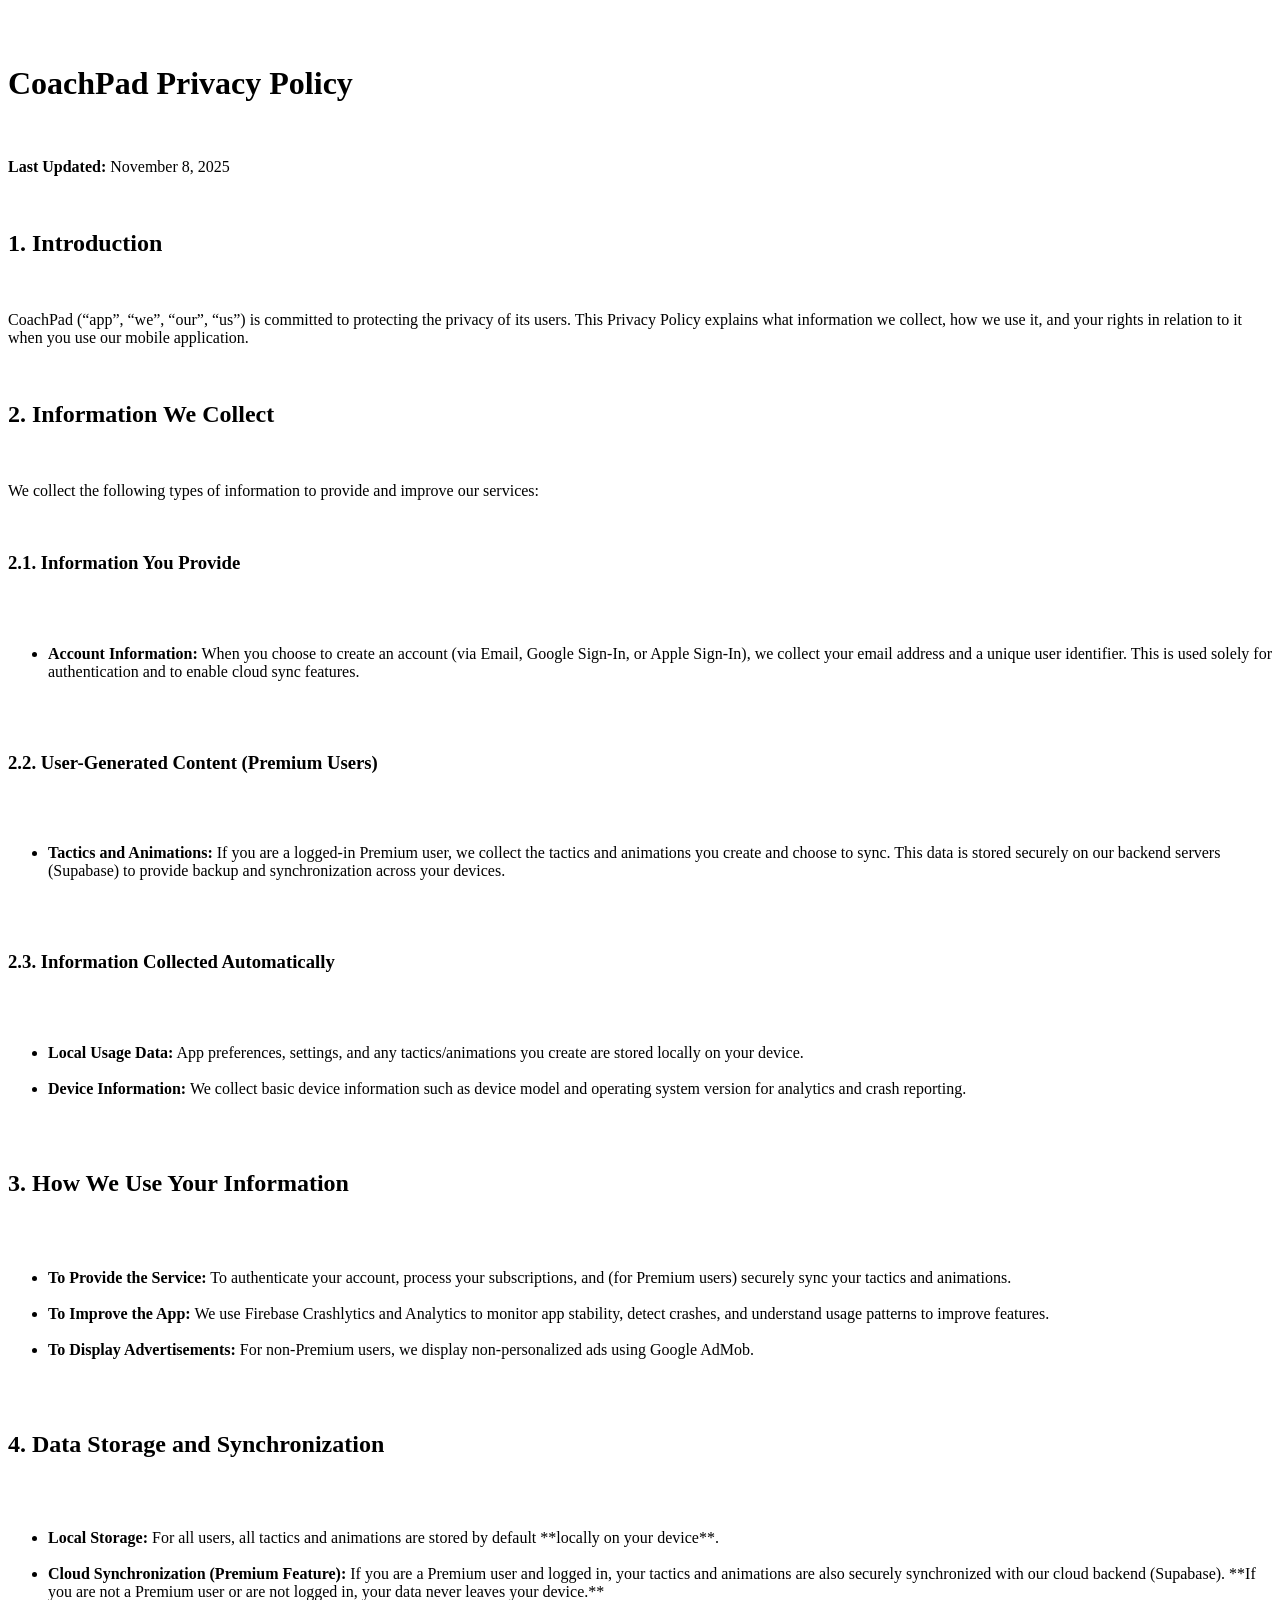
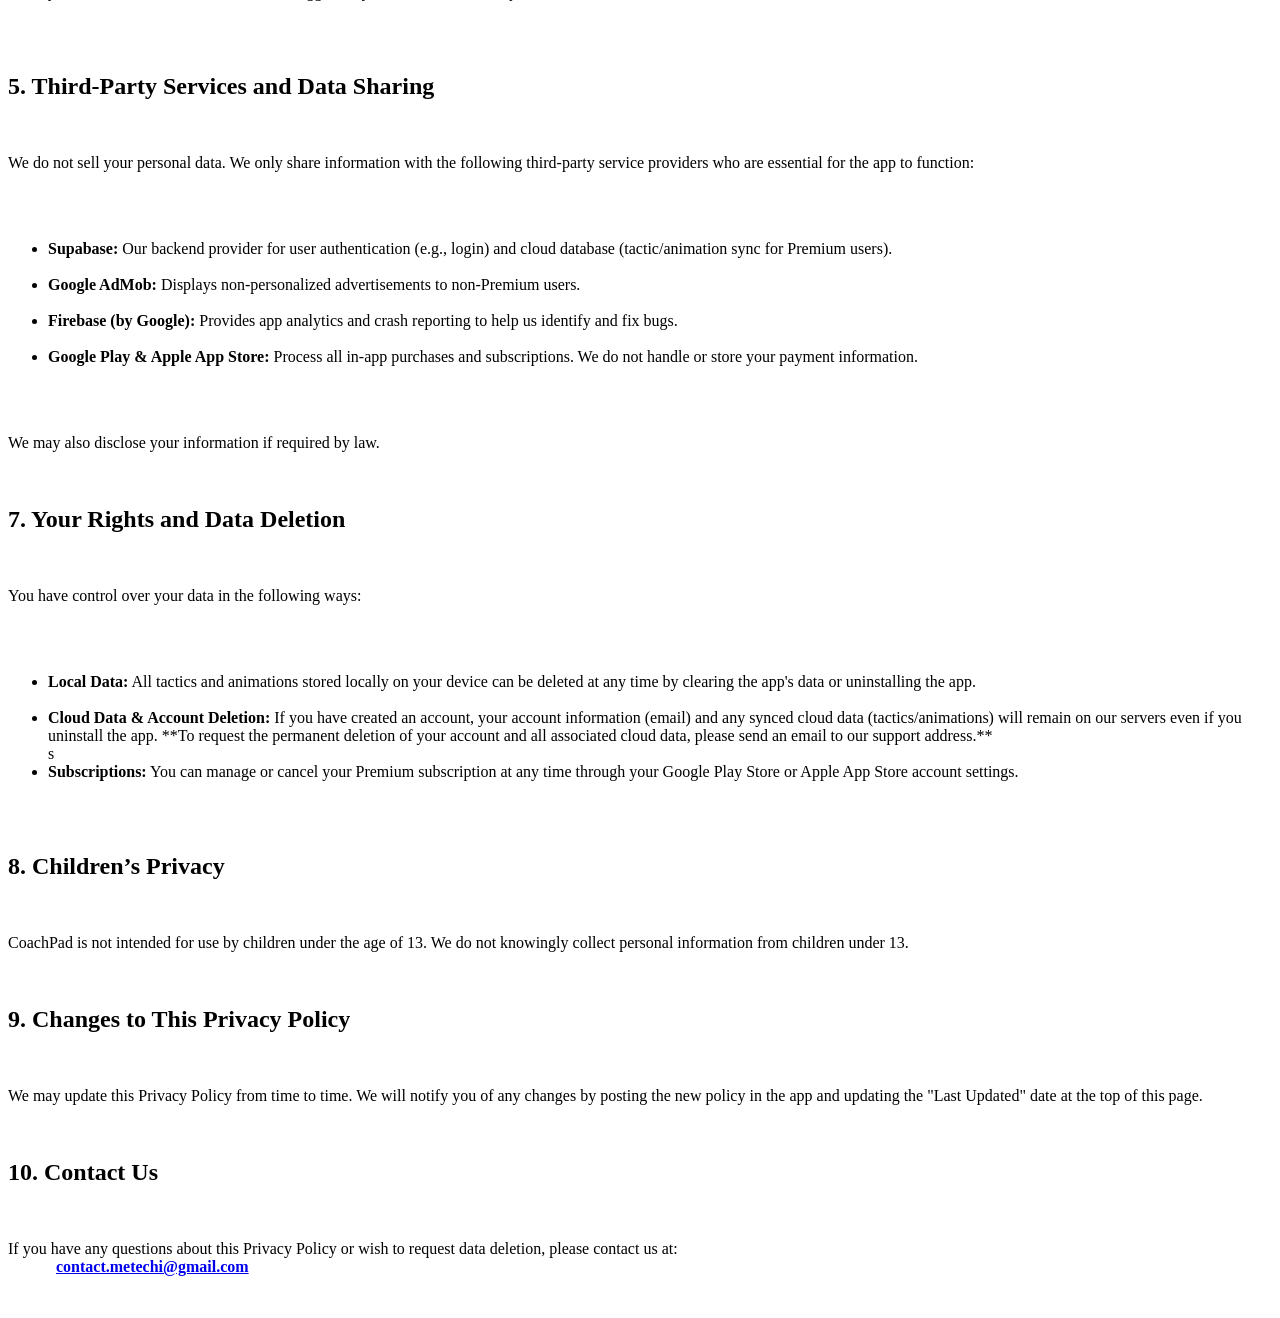
==== coachpad-privacy.html @ 08e6b2b9 "Update coachpad-privacy.html" ====
<!DOCTYPE html>
<html lang="en">
<head>
    <meta charset="UTF-8">
    <meta name="viewport" content="width=device-width, initial-scale=1.0">
    <title>CoachPad Privacy Policy</title>
    <style>
        body {
            font-family: -apple-system, BlinkMacSystemFont, "Segoe UI", Roboto, Arial, sans-serif;
            line-height: 1.7;
            background-color: #f8f9fa;
            color: #495057;
            margin: 0;
            padding: 0;
        }
        .container {
            max-width: 800px;
            margin: 20px auto;
            padding: 30px;
            background-color: #ffffff;
            border-radius: 12px;
            box-shadow: 0 4px 12px rgba(0,0,0,0.05);
        }
        h1 {
            color: #212529;
            font-size: 2.2em;
            border-bottom: 2px solid #dee2e6;
            padding-bottom: 10px;
        }
        h2 {
            color: #343a40;
            font-size: 1.6em;
            margin-top: 30px;
            border-bottom: 1px solid #e9ecef;
            padding-bottom: 5px;
        }
        h3 {
            color: #495057;
            font-size: 1.2em;
            margin-top: 20px;
        }
        p, li {
            font-size: 1em;
            color: #555;
        }
        ul, ol {
            padding-left: 30px;
        }
        a {
            color: #007bff;
            text-decoration: none;
        }
        a:hover {
            text-decoration: underline;
        }
        .contact {
            background-color: #e9f5ff;
            border: 1px solid #b6dfff;
            padding: 15px;
            border-radius: 8px;
            text-align: center;
        }
      m .last-updated {
            font-size: 0.9em;
            color: #6c757d;
            font-weight: bold;
        }
    </style>
</head>
<body>

    <div class="container">
        <h1>CoachPad Privacy Policy</h1>
        <p class="last-updated"><strong>Last Updated:</strong> November 8, 2025</p>

        <h2>1. Introduction</h2>
        <p>CoachPad (“app”, “we”, “our”, “us”) is committed to protecting the privacy of its users. This Privacy Policy explains what information we collect, how we use it, and your rights in relation to it when you use our mobile application.</p>

        <h2>2. Information We Collect</h2>
        <p>We collect the following types of information to provide and improve our services:</p>

        <h3>2.1. Information You Provide</h3>
        <ul>
            <li><strong>Account Information:</strong> When you choose to create an account (via Email, Google Sign-In, or Apple Sign-In), we collect your email address and a unique user identifier. This is used solely for authentication and to enable cloud sync features.</li>
        </ul>

        <h3>2.2. User-Generated Content (Premium Users)</h3>
        <ul>
            <li><strong>Tactics and Animations:</strong> If you are a logged-in Premium user, we collect the tactics and animations you create and choose to sync. This data is stored securely on our backend servers (Supabase) to provide backup and synchronization across your devices.</li>
        </ul>

        <h3>2.3. Information Collected Automatically</h3>
        <ul>
            <li><strong>Local Usage Data:</strong> App preferences, settings, and any tactics/animations you create are stored locally on your device.</li>
            <li><strong>Device Information:</strong> We collect basic device information such as device model and operating system version for analytics and crash reporting.</li>
        </ul>

        <h2>3. How We Use Your Information</h2>
        <ul>
            <li><strong>To Provide the Service:</strong> To authenticate your account, process your subscriptions, and (for Premium users) securely sync your tactics and animations.</li>
            <li><strong>To Improve the App:</strong> We use Firebase Crashlytics and Analytics to monitor app stability, detect crashes, and understand usage patterns to improve features.</li>
            <li><strong>To Display Advertisements:</strong> For non-Premium users, we display non-personalized ads using Google AdMob.</li>
        </ul>

        <h2>4. Data Storage and Synchronization</h2>
        <ul>
            <li><strong>Local Storage:</strong> For all users, all tactics and animations are stored by default **locally on your device**.</li>
            <li><strong>Cloud Synchronization (Premium Feature):</strong> If you are a Premium user and logged in, your tactics and animations are also securely synchronized with our cloud backend (Supabase). **If you are not a Premium user or are not logged in, your data never leaves your device.**</li>
        </ul>

        <h2>5. Third-Party Services and Data Sharing</h2>
        <p>We do not sell your personal data. We only share information with the following third-party service providers who are essential for the app to function:</p>
        <ul>
            <li><strong>Supabase:</strong> Our backend provider for user authentication (e.g., login) and cloud database (tactic/animation sync for Premium users).</li>
            <li><strong>Google AdMob:</strong> Displays non-personalized advertisements to non-Premium users.</li>
            <li><strong>Firebase (by Google):</strong> Provides app analytics and crash reporting to help us identify and fix bugs.</li>
            <li><strong>Google Play & Apple App Store:</strong> Process all in-app purchases and subscriptions. We do not handle or store your payment information.</li>
        </ul>
        <p>We may also disclose your information if required by law.</p>

                <h2>7. Your Rights and Data Deletion</h2>
        <p>You have control over your data in the following ways:</p>
        <ul>
            <li><strong>Local Data:</strong> All tactics and animations stored locally on your device can be deleted at any time by clearing the app's data or uninstalling the app.</li>
            <li><strong>Cloud Data & Account Deletion:</strong> If you have created an account, your account information (email) and any synced cloud data (tactics/animations) will remain on our servers even if you uninstall the app. **To request the permanent deletion of your account and all associated cloud data, please send an email to our support address.**</li>
s                       <li><strong>Subscriptions:</strong> You can manage or cancel your Premium subscription at any time through your Google Play Store or Apple App Store account settings.</li>
        </ul>

        <h2>8. Children’s Privacy</h2>
        <p>CoachPad is not intended for use by children under the age of 13. We do not knowingly collect personal information from children under 13.</p>
        
        <h2>9. Changes to This Privacy Policy</h2>
        <p>We may update this Privacy Policy from time to time. We will notify you of any changes by posting the new policy in the app and updating the "Last Updated" date at the top of this page.</p>

        <h2>10. Contact Us</h2>
        <p class="contact">If you have any questions about this Privacy Policy or wish to request data deletion, please contact us at: <br>
            <strong><a href="mailto:contact.metechi@gmail.com">contact.metechi@gmail.com</a></strong>
        </p>
    </div>

</body>
</html>
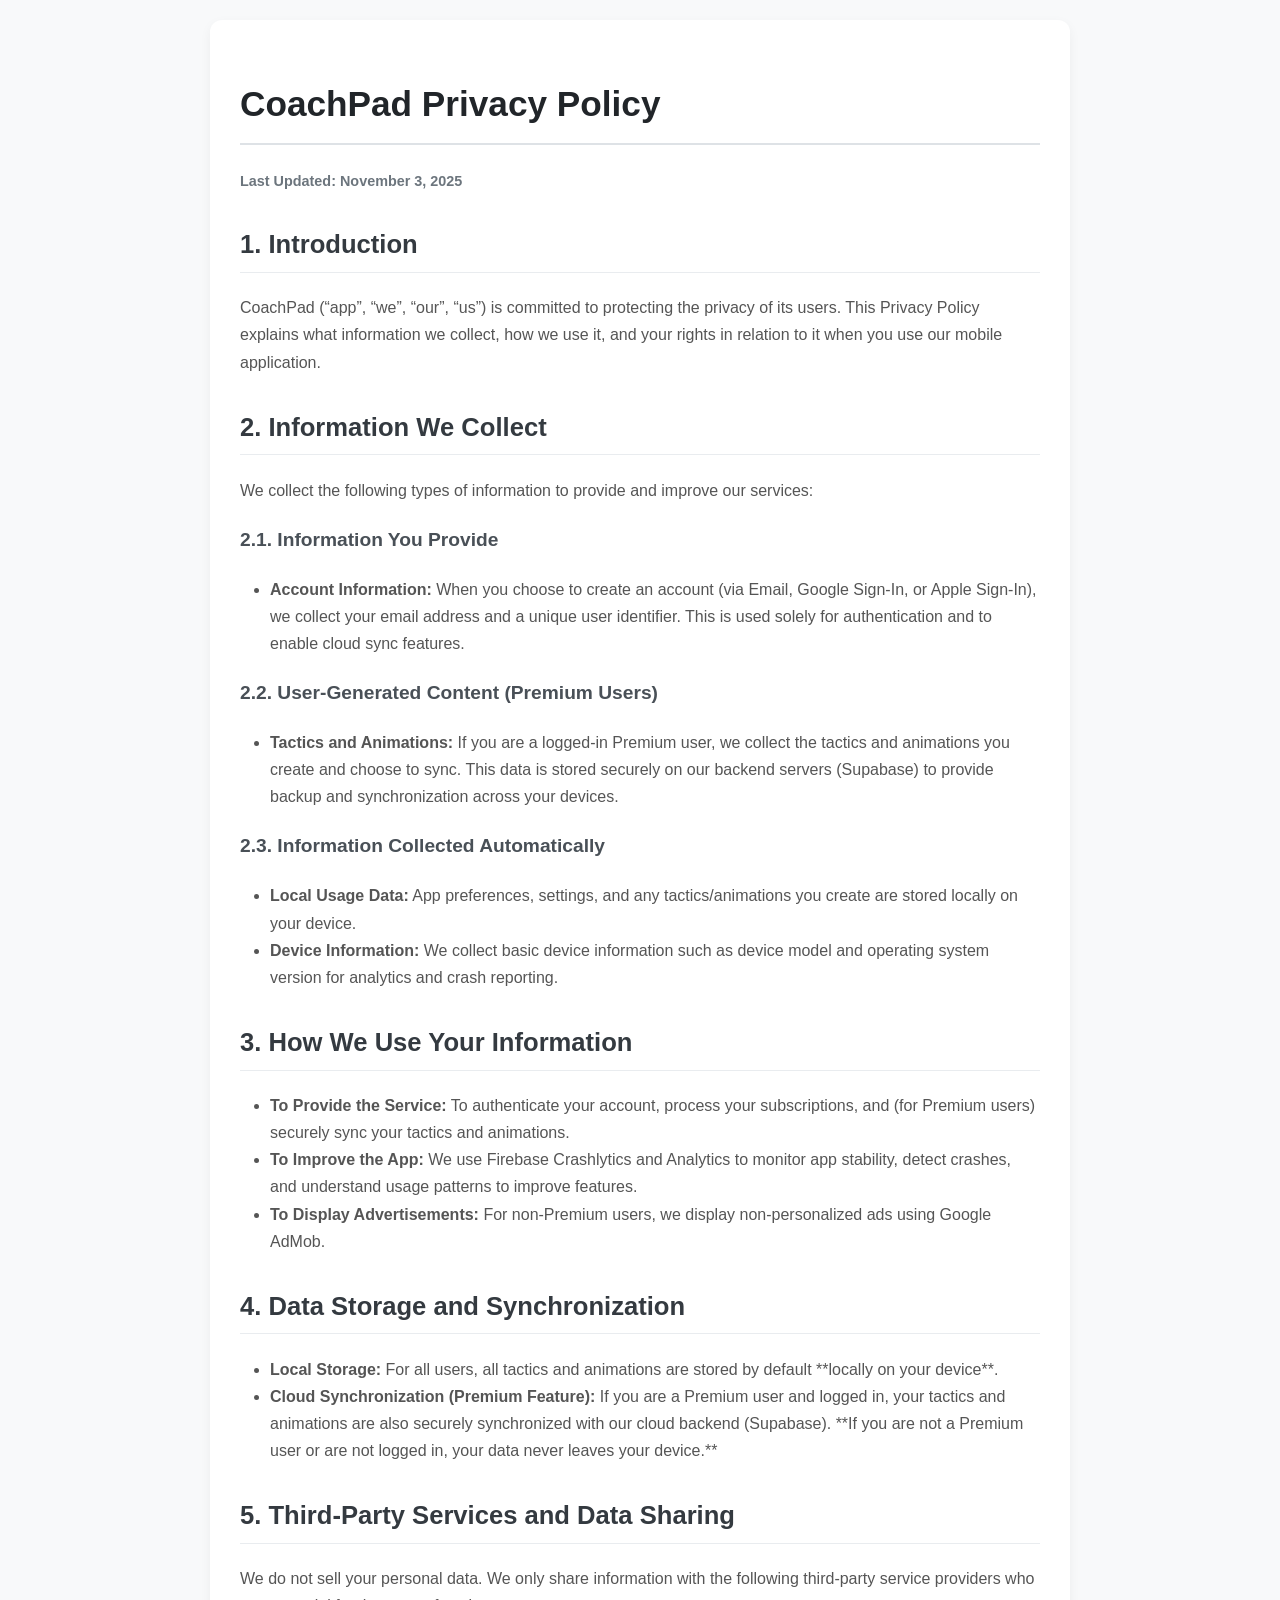
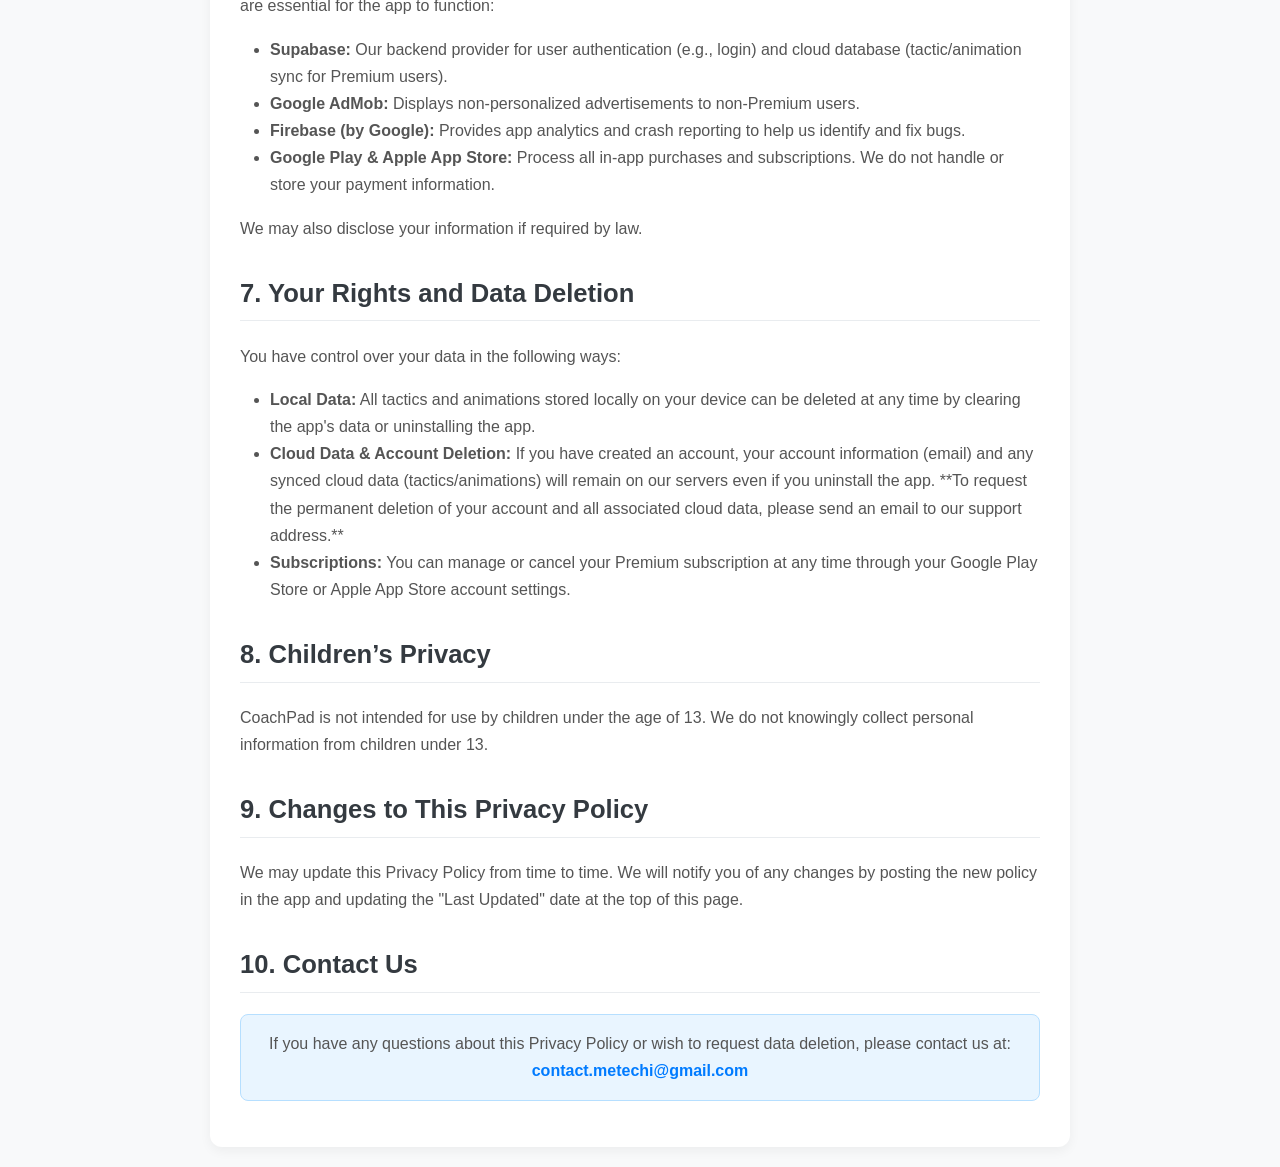
==== commit c795c535: "Update coachpad-privacy.html" ====
--- a/coachpad-privacy.html
+++ b/coachpad-privacy.html
@@ -1,142 +1,282 @@
 <!DOCTYPE html>
+
 <html lang="en">
+
 <head>
-    <meta charset="UTF-8">
-    <meta name="viewport" content="width=device-width, initial-scale=1.0">
-    <title>CoachPad Privacy Policy</title>
-    <style>
-        body {
-            font-family: -apple-system, BlinkMacSystemFont, "Segoe UI", Roboto, Arial, sans-serif;
-            line-height: 1.7;
-            background-color: #f8f9fa;
-            color: #495057;
-            margin: 0;
-            padding: 0;
-        }
-        .container {
-            max-width: 800px;
-            margin: 20px auto;
-            padding: 30px;
-            background-color: #ffffff;
-            border-radius: 12px;
-            box-shadow: 0 4px 12px rgba(0,0,0,0.05);
-        }
-        h1 {
-            color: #212529;
-            font-size: 2.2em;
-            border-bottom: 2px solid #dee2e6;
-            padding-bottom: 10px;
-        }
-        h2 {
-            color: #343a40;
-            font-size: 1.6em;
-            margin-top: 30px;
-            border-bottom: 1px solid #e9ecef;
-            padding-bottom: 5px;
-        }
-        h3 {
-            color: #495057;
-            font-size: 1.2em;
-            margin-top: 20px;
-        }
-        p, li {
-            font-size: 1em;
-            color: #555;
-        }
-        ul, ol {
-            padding-left: 30px;
-        }
-        a {
-            color: #007bff;
-            text-decoration: none;
-        }
-        a:hover {
-            text-decoration: underline;
-        }
-        .contact {
-            background-color: #e9f5ff;
-            border: 1px solid #b6dfff;
-            padding: 15px;
-            border-radius: 8px;
-            text-align: center;
-        }
-      m .last-updated {
-            font-size: 0.9em;
-            color: #6c757d;
-            font-weight: bold;
-        }
-    </style>
+
+    <meta charset="UTF-8">
+
+    <meta name="viewport" content="width=device-width, initial-scale=1.0">
+
+    <title>CoachPad Privacy Policy</title>
+
+    <style>
+
+        body {
+
+            font-family: -apple-system, BlinkMacSystemFont, "Segoe UI", Roboto, Arial, sans-serif;
+
+            line-height: 1.7;
+
+            background-color: #f8f9fa;
+
+            color: #495057;
+
+            margin: 0;
+
+            padding: 0;
+
+        }
+
+        .container {
+
+            max-width: 800px;
+
+            margin: 20px auto;
+
+            padding: 30px;
+
+            background-color: #ffffff;
+
+            border-radius: 12px;
+
+            box-shadow: 0 4px 12px rgba(0,0,0,0.05);
+
+        }
+
+        h1 {
+
+            color: #212529;
+
+            font-size: 2.2em;
+
+            border-bottom: 2px solid #dee2e6;
+
+            padding-bottom: 10px;
+
+        }
+
+        h2 {
+
+            color: #343a40;
+
+            font-size: 1.6em;
+
+            margin-top: 30px;
+
+            border-bottom: 1px solid #e9ecef;
+
+            padding-bottom: 5px;
+
+        }
+
+        h3 {
+
+            color: #495057;
+
+            font-size: 1.2em;
+
+            margin-top: 20px;
+
+        }
+
+        p, li {
+
+            font-size: 1em;
+
+            color: #555;
+
+        }
+
+        ul, ol {
+
+            padding-left: 30px;
+
+        }
+
+        a {
+
+            color: #007bff;
+
+            text-decoration: none;
+
+        }
+
+        a:hover {
+
+            text-decoration: underline;
+
+        }
+
+        .contact {
+
+            background-color: #e9f5ff;
+
+            border: 1px solid #b6dfff;
+
+            padding: 15px;
+
+            border-radius: 8px;
+
+            text-align: center;
+
+        }
+
+        .last-updated {
+
+            font-size: 0.9em;
+
+            color: #6c757d;
+
+            font-weight: bold;
+
+        }
+
+    </style>
+
 </head>
+
 <body>
 
-    <div class="container">
-        <h1>CoachPad Privacy Policy</h1>
-        <p class="last-updated"><strong>Last Updated:</strong> November 8, 2025</p>
-
-        <h2>1. Introduction</h2>
-        <p>CoachPad (“app”, “we”, “our”, “us”) is committed to protecting the privacy of its users. This Privacy Policy explains what information we collect, how we use it, and your rights in relation to it when you use our mobile application.</p>
-
-        <h2>2. Information We Collect</h2>
-        <p>We collect the following types of information to provide and improve our services:</p>
-
-        <h3>2.1. Information You Provide</h3>
-        <ul>
-            <li><strong>Account Information:</strong> When you choose to create an account (via Email, Google Sign-In, or Apple Sign-In), we collect your email address and a unique user identifier. This is used solely for authentication and to enable cloud sync features.</li>
-        </ul>
-
-        <h3>2.2. User-Generated Content (Premium Users)</h3>
-        <ul>
-            <li><strong>Tactics and Animations:</strong> If you are a logged-in Premium user, we collect the tactics and animations you create and choose to sync. This data is stored securely on our backend servers (Supabase) to provide backup and synchronization across your devices.</li>
-        </ul>
-
-        <h3>2.3. Information Collected Automatically</h3>
-        <ul>
-            <li><strong>Local Usage Data:</strong> App preferences, settings, and any tactics/animations you create are stored locally on your device.</li>
-            <li><strong>Device Information:</strong> We collect basic device information such as device model and operating system version for analytics and crash reporting.</li>
-        </ul>
-
-        <h2>3. How We Use Your Information</h2>
-        <ul>
-            <li><strong>To Provide the Service:</strong> To authenticate your account, process your subscriptions, and (for Premium users) securely sync your tactics and animations.</li>
-            <li><strong>To Improve the App:</strong> We use Firebase Crashlytics and Analytics to monitor app stability, detect crashes, and understand usage patterns to improve features.</li>
-            <li><strong>To Display Advertisements:</strong> For non-Premium users, we display non-personalized ads using Google AdMob.</li>
-        </ul>
-
-        <h2>4. Data Storage and Synchronization</h2>
-        <ul>
-            <li><strong>Local Storage:</strong> For all users, all tactics and animations are stored by default **locally on your device**.</li>
-            <li><strong>Cloud Synchronization (Premium Feature):</strong> If you are a Premium user and logged in, your tactics and animations are also securely synchronized with our cloud backend (Supabase). **If you are not a Premium user or are not logged in, your data never leaves your device.**</li>
-        </ul>
-
-        <h2>5. Third-Party Services and Data Sharing</h2>
-        <p>We do not sell your personal data. We only share information with the following third-party service providers who are essential for the app to function:</p>
-        <ul>
-            <li><strong>Supabase:</strong> Our backend provider for user authentication (e.g., login) and cloud database (tactic/animation sync for Premium users).</li>
-            <li><strong>Google AdMob:</strong> Displays non-personalized advertisements to non-Premium users.</li>
-            <li><strong>Firebase (by Google):</strong> Provides app analytics and crash reporting to help us identify and fix bugs.</li>
-            <li><strong>Google Play & Apple App Store:</strong> Process all in-app purchases and subscriptions. We do not handle or store your payment information.</li>
-        </ul>
-        <p>We may also disclose your information if required by law.</p>
-
-                <h2>7. Your Rights and Data Deletion</h2>
-        <p>You have control over your data in the following ways:</p>
-        <ul>
-            <li><strong>Local Data:</strong> All tactics and animations stored locally on your device can be deleted at any time by clearing the app's data or uninstalling the app.</li>
-            <li><strong>Cloud Data & Account Deletion:</strong> If you have created an account, your account information (email) and any synced cloud data (tactics/animations) will remain on our servers even if you uninstall the app. **To request the permanent deletion of your account and all associated cloud data, please send an email to our support address.**</li>
-s                       <li><strong>Subscriptions:</strong> You can manage or cancel your Premium subscription at any time through your Google Play Store or Apple App Store account settings.</li>
-        </ul>
-
-        <h2>8. Children’s Privacy</h2>
-        <p>CoachPad is not intended for use by children under the age of 13. We do not knowingly collect personal information from children under 13.</p>
-        
-        <h2>9. Changes to This Privacy Policy</h2>
-        <p>We may update this Privacy Policy from time to time. We will notify you of any changes by posting the new policy in the app and updating the "Last Updated" date at the top of this page.</p>
-
-        <h2>10. Contact Us</h2>
-        <p class="contact">If you have any questions about this Privacy Policy or wish to request data deletion, please contact us at: <br>
-            <strong><a href="mailto:contact.metechi@gmail.com">contact.metechi@gmail.com</a></strong>
-        </p>
-    </div>
+
+
+    <div class="container">
+
+        <h1>CoachPad Privacy Policy</h1>
+
+        <p class="last-updated"><strong>Last Updated:</strong> November 3, 2025</p>
+
+
+
+        <h2>1. Introduction</h2>
+
+        <p>CoachPad (“app”, “we”, “our”, “us”) is committed to protecting the privacy of its users. This Privacy Policy explains what information we collect, how we use it, and your rights in relation to it when you use our mobile application.</p>
+
+
+
+        <h2>2. Information We Collect</h2>
+
+        <p>We collect the following types of information to provide and improve our services:</p>
+
+
+
+        <h3>2.1. Information You Provide</h3>
+
+        <ul>
+
+            <li><strong>Account Information:</strong> When you choose to create an account (via Email, Google Sign-In, or Apple Sign-In), we collect your email address and a unique user identifier. This is used solely for authentication and to enable cloud sync features.</li>
+
+        </ul>
+
+
+
+        <h3>2.2. User-Generated Content (Premium Users)</h3>
+
+        <ul>
+
+            <li><strong>Tactics and Animations:</strong> If you are a logged-in Premium user, we collect the tactics and animations you create and choose to sync. This data is stored securely on our backend servers (Supabase) to provide backup and synchronization across your devices.</li>
+
+        </ul>
+
+
+
+        <h3>2.3. Information Collected Automatically</h3>
+
+        <ul>
+
+            <li><strong>Local Usage Data:</strong> App preferences, settings, and any tactics/animations you create are stored locally on your device.</li>
+
+            <li><strong>Device Information:</strong> We collect basic device information such as device model and operating system version for analytics and crash reporting.</li>
+
+        </ul>
+
+
+
+        <h2>3. How We Use Your Information</h2>
+
+        <ul>
+
+            <li><strong>To Provide the Service:</strong> To authenticate your account, process your subscriptions, and (for Premium users) securely sync your tactics and animations.</li>
+
+            <li><strong>To Improve the App:</strong> We use Firebase Crashlytics and Analytics to monitor app stability, detect crashes, and understand usage patterns to improve features.</li>
+
+            <li><strong>To Display Advertisements:</strong> For non-Premium users, we display non-personalized ads using Google AdMob.</li>
+
+        </ul>
+
+
+
+        <h2>4. Data Storage and Synchronization</h2>
+
+        <ul>
+
+            <li><strong>Local Storage:</strong> For all users, all tactics and animations are stored by default **locally on your device**.</li>
+
+            <li><strong>Cloud Synchronization (Premium Feature):</strong> If you are a Premium user and logged in, your tactics and animations are also securely synchronized with our cloud backend (Supabase). **If you are not a Premium user or are not logged in, your data never leaves your device.**</li>
+
+        </ul>
+
+
+
+        <h2>5. Third-Party Services and Data Sharing</h2>
+
+        <p>We do not sell your personal data. We only share information with the following third-party service providers who are essential for the app to function:</p>
+
+        <ul>
+
+            <li><strong>Supabase:</strong> Our backend provider for user authentication (e.g., login) and cloud database (tactic/animation sync for Premium users).</li>
+
+            <li><strong>Google AdMob:</strong> Displays non-personalized advertisements to non-Premium users.</li>
+
+            <li><strong>Firebase (by Google):</strong> Provides app analytics and crash reporting to help us identify and fix bugs.</li>
+
+            <li><strong>Google Play & Apple App Store:</strong> Process all in-app purchases and subscriptions. We do not handle or store your payment information.</li>
+
+        </ul>
+
+        <p>We may also disclose your information if required by law.</p>
+
+
+        <h2>7. Your Rights and Data Deletion</h2>
+
+        <p>You have control over your data in the following ways:</p>
+
+        <ul>
+
+            <li><strong>Local Data:</strong> All tactics and animations stored locally on your device can be deleted at any time by clearing the app's data or uninstalling the app.</li>
+
+            <li><strong>Cloud Data & Account Deletion:</strong> If you have created an account, your account information (email) and any synced cloud data (tactics/animations) will remain on our servers even if you uninstall the app. **To request the permanent deletion of your account and all associated cloud data, please send an email to our support address.**</li>
+
+            <li><strong>Subscriptions:</strong> You can manage or cancel your Premium subscription at any time through your Google Play Store or Apple App Store account settings.</li>
+
+        </ul>
+
+
+
+        <h2>8. Children’s Privacy</h2>
+
+        <p>CoachPad is not intended for use by children under the age of 13. We do not knowingly collect personal information from children under 13.</p>
+
+        
+
+        <h2>9. Changes to This Privacy Policy</h2>
+
+        <p>We may update this Privacy Policy from time to time. We will notify you of any changes by posting the new policy in the app and updating the "Last Updated" date at the top of this page.</p>
+
+
+
+        <h2>10. Contact Us</h2>
+
+        <p class="contact">If you have any questions about this Privacy Policy or wish to request data deletion, please contact us at: <br>
+
+            <strong><a href="mailto:contact.metechi@gmail.com">contact.metechi@gmail.com</a></strong>
+
+        </p>
+
+    </div>
+
+
 
 </body>
+
 </html>
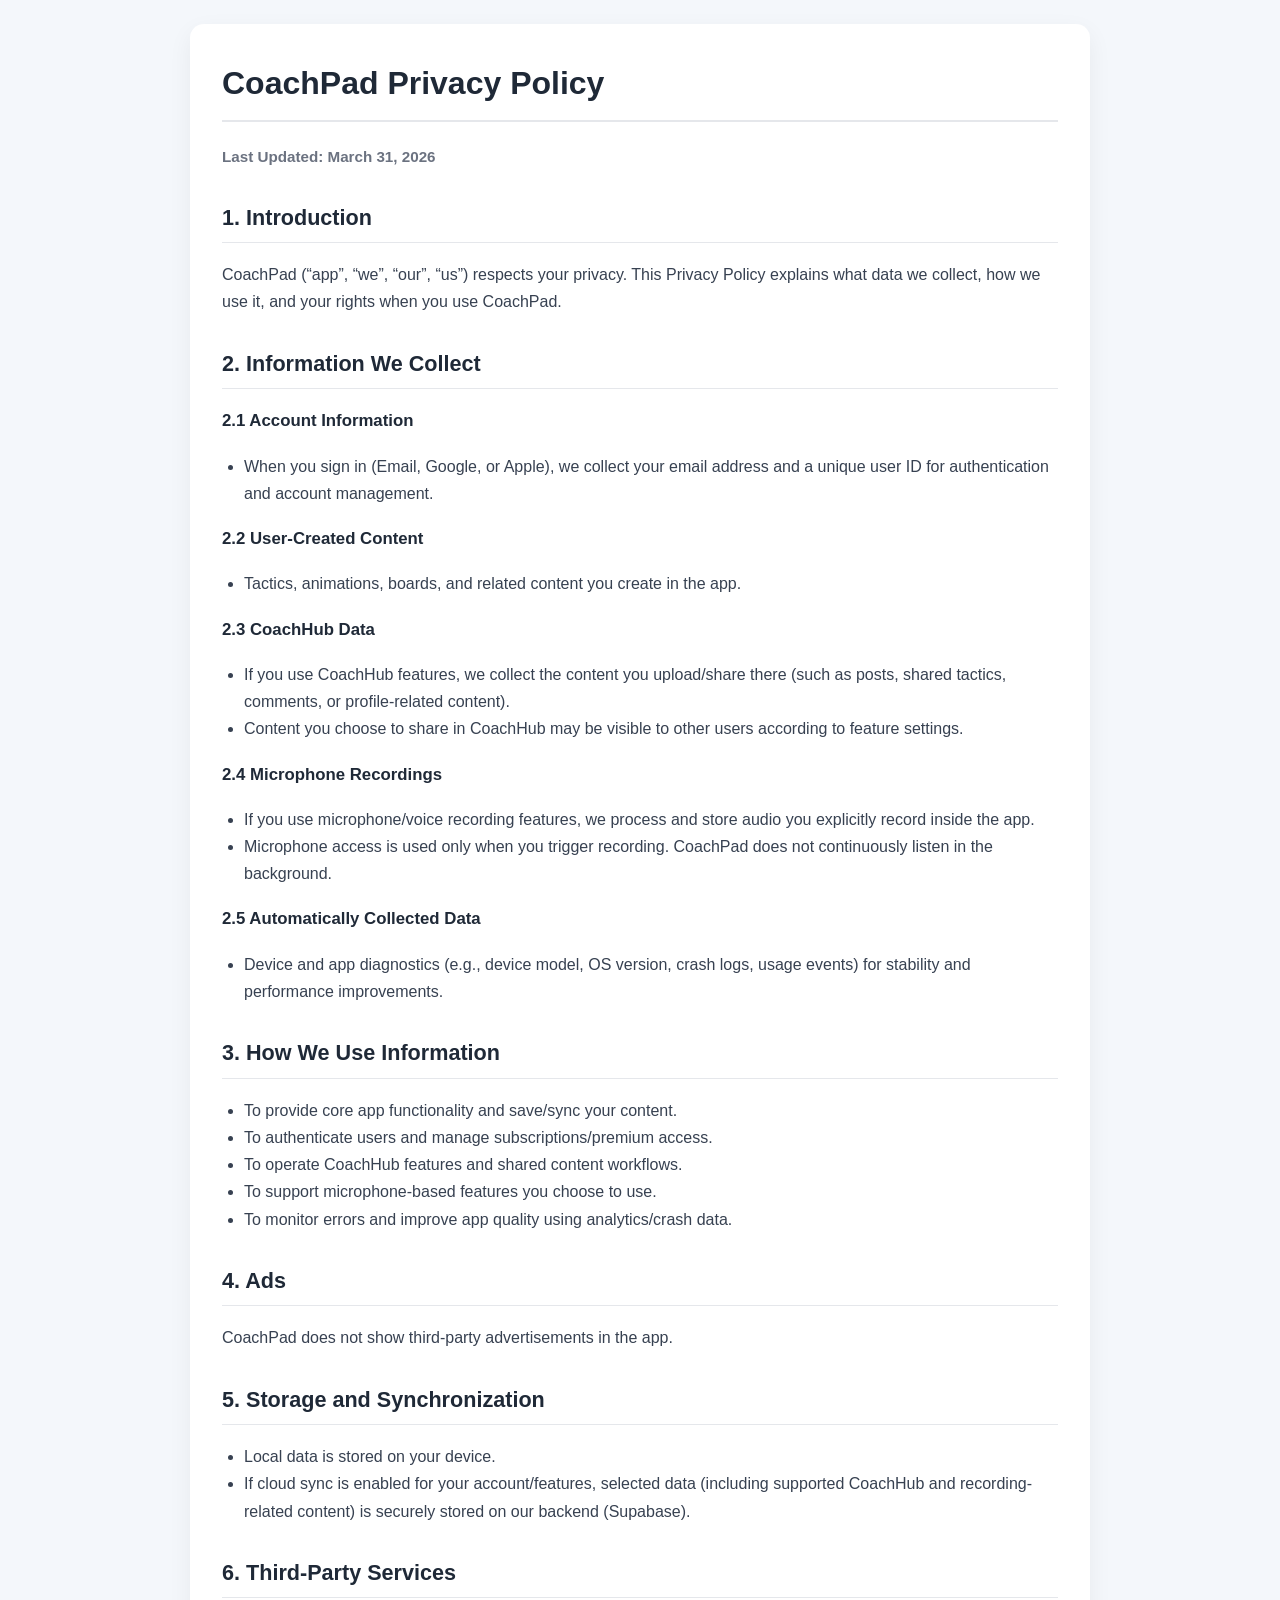
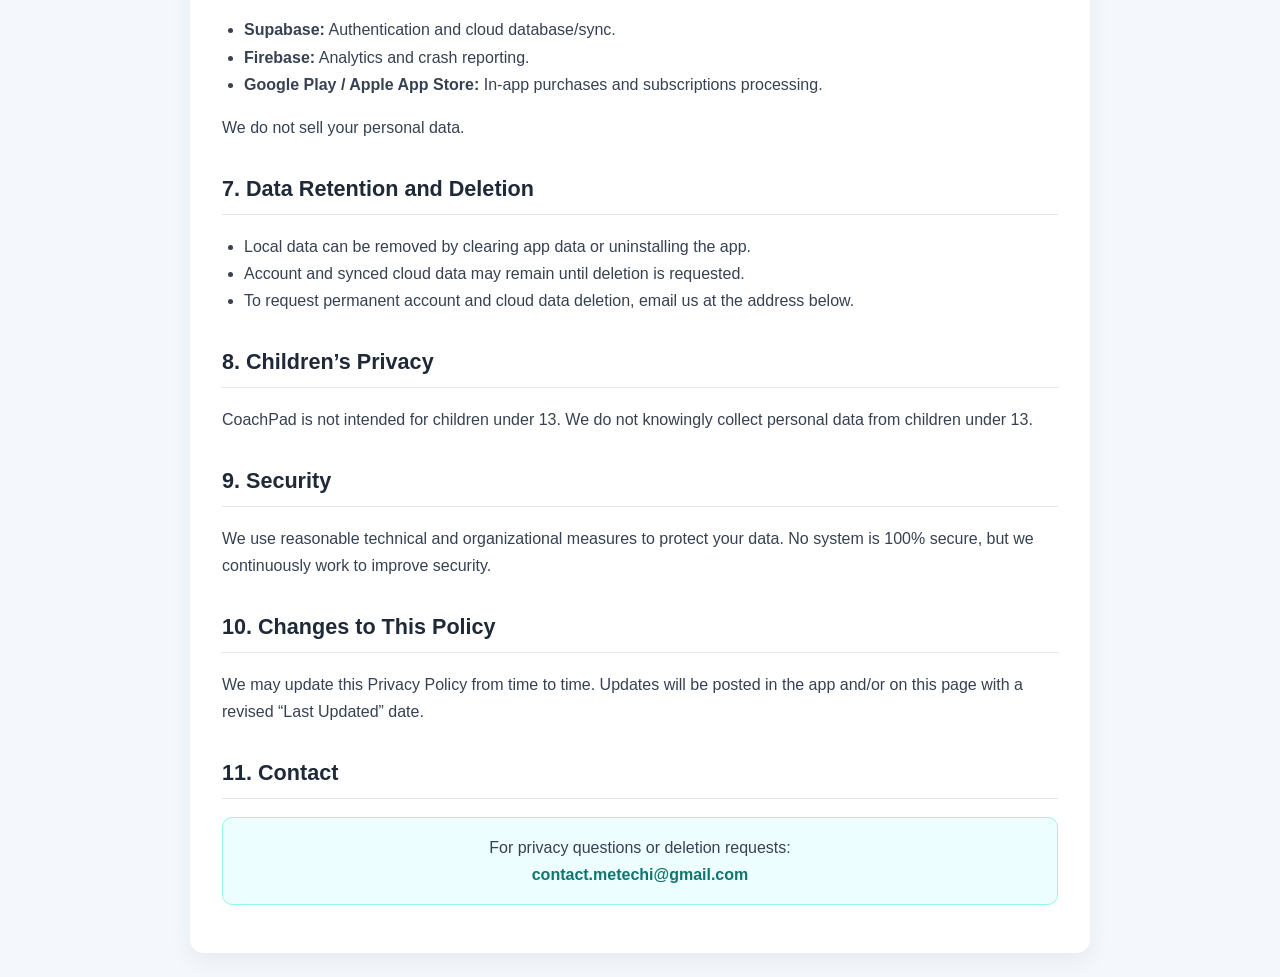
==== commit e9499e45: "Revise privacy policy and enhance styling Updated the CoachPad Privacy Policy with new sections and " ====
--- a/coachpad-privacy.html
+++ b/coachpad-privacy.html
@@ -1,282 +1,207 @@
 <!DOCTYPE html>
-
 <html lang="en">
-
 <head>
-
-    <meta charset="UTF-8">
-
-    <meta name="viewport" content="width=device-width, initial-scale=1.0">
-
-    <title>CoachPad Privacy Policy</title>
-
-    <style>
-
-        body {
-
-            font-family: -apple-system, BlinkMacSystemFont, "Segoe UI", Roboto, Arial, sans-serif;
-
-            line-height: 1.7;
-
-            background-color: #f8f9fa;
-
-            color: #495057;
-
-            margin: 0;
-
-            padding: 0;
-
-        }
-
-        .container {
-
-            max-width: 800px;
-
-            margin: 20px auto;
-
-            padding: 30px;
-
-            background-color: #ffffff;
-
-            border-radius: 12px;
-
-            box-shadow: 0 4px 12px rgba(0,0,0,0.05);
-
-        }
-
-        h1 {
-
-            color: #212529;
-
-            font-size: 2.2em;
-
-            border-bottom: 2px solid #dee2e6;
-
-            padding-bottom: 10px;
-
-        }
-
-        h2 {
-
-            color: #343a40;
-
-            font-size: 1.6em;
-
-            margin-top: 30px;
-
-            border-bottom: 1px solid #e9ecef;
-
-            padding-bottom: 5px;
-
-        }
-
-        h3 {
-
-            color: #495057;
-
-            font-size: 1.2em;
-
-            margin-top: 20px;
-
-        }
-
-        p, li {
-
-            font-size: 1em;
-
-            color: #555;
-
-        }
-
-        ul, ol {
-
-            padding-left: 30px;
-
-        }
-
-        a {
-
-            color: #007bff;
-
-            text-decoration: none;
-
-        }
-
-        a:hover {
-
-            text-decoration: underline;
-
-        }
-
-        .contact {
-
-            background-color: #e9f5ff;
-
-            border: 1px solid #b6dfff;
-
-            padding: 15px;
-
-            border-radius: 8px;
-
-            text-align: center;
-
-        }
-
-        .last-updated {
-
-            font-size: 0.9em;
-
-            color: #6c757d;
-
-            font-weight: bold;
-
-        }
-
-    </style>
-
+  <meta charset="UTF-8" />
+  <meta name="viewport" content="width=device-width, initial-scale=1.0" />
+  <title>CoachPad Privacy Policy</title>
+  <style>
+    :root {
+      --bg: #f4f7fb;
+      --card: #ffffff;
+      --text: #1f2937;
+      --muted: #6b7280;
+      --line: #e5e7eb;
+      --accent: #0f766e;
+      --contact-bg: #ecfeff;
+      --contact-line: #99f6e4;
+    }
+
+    * { box-sizing: border-box; }
+
+    body {
+      margin: 0;
+      padding: 24px;
+      background: var(--bg);
+      color: var(--text);
+      font-family: -apple-system, BlinkMacSystemFont, "Segoe UI", Roboto, Arial, sans-serif;
+      line-height: 1.7;
+    }
+
+    .container {
+      max-width: 900px;
+      margin: 0 auto;
+      background: var(--card);
+      border-radius: 14px;
+      padding: 32px;
+      box-shadow: 0 8px 24px rgba(15, 23, 42, 0.06);
+    }
+
+    h1 {
+      margin-top: 0;
+      font-size: 2rem;
+      border-bottom: 2px solid var(--line);
+      padding-bottom: 10px;
+    }
+
+    h2 {
+      margin-top: 30px;
+      font-size: 1.35rem;
+      border-bottom: 1px solid var(--line);
+      padding-bottom: 6px;
+    }
+
+    h3 {
+      margin-top: 18px;
+      font-size: 1.05rem;
+    }
+
+    p, li { color: #374151; }
+    ul { padding-left: 22px; }
+
+    a {
+      color: var(--accent);
+      text-decoration: none;
+    }
+
+    a:hover { text-decoration: underline; }
+
+    .muted {
+      color: var(--muted);
+      font-size: 0.95rem;
+      font-weight: 600;
+    }
+
+    .contact {
+      margin-top: 8px;
+      padding: 16px;
+      background: var(--contact-bg);
+      border: 1px solid var(--contact-line);
+      border-radius: 10px;
+      text-align: center;
+    }
+  </style>
 </head>
-
 <body>
-
-
-
-    <div class="container">
-
-        <h1>CoachPad Privacy Policy</h1>
-
-        <p class="last-updated"><strong>Last Updated:</strong> November 3, 2025</p>
-
-
-
-        <h2>1. Introduction</h2>
-
-        <p>CoachPad (“app”, “we”, “our”, “us”) is committed to protecting the privacy of its users. This Privacy Policy explains what information we collect, how we use it, and your rights in relation to it when you use our mobile application.</p>
-
-
-
-        <h2>2. Information We Collect</h2>
-
-        <p>We collect the following types of information to provide and improve our services:</p>
-
-
-
-        <h3>2.1. Information You Provide</h3>
-
-        <ul>
-
-            <li><strong>Account Information:</strong> When you choose to create an account (via Email, Google Sign-In, or Apple Sign-In), we collect your email address and a unique user identifier. This is used solely for authentication and to enable cloud sync features.</li>
-
-        </ul>
-
-
-
-        <h3>2.2. User-Generated Content (Premium Users)</h3>
-
-        <ul>
-
-            <li><strong>Tactics and Animations:</strong> If you are a logged-in Premium user, we collect the tactics and animations you create and choose to sync. This data is stored securely on our backend servers (Supabase) to provide backup and synchronization across your devices.</li>
-
-        </ul>
-
-
-
-        <h3>2.3. Information Collected Automatically</h3>
-
-        <ul>
-
-            <li><strong>Local Usage Data:</strong> App preferences, settings, and any tactics/animations you create are stored locally on your device.</li>
-
-            <li><strong>Device Information:</strong> We collect basic device information such as device model and operating system version for analytics and crash reporting.</li>
-
-        </ul>
-
-
-
-        <h2>3. How We Use Your Information</h2>
-
-        <ul>
-
-            <li><strong>To Provide the Service:</strong> To authenticate your account, process your subscriptions, and (for Premium users) securely sync your tactics and animations.</li>
-
-            <li><strong>To Improve the App:</strong> We use Firebase Crashlytics and Analytics to monitor app stability, detect crashes, and understand usage patterns to improve features.</li>
-
-            <li><strong>To Display Advertisements:</strong> For non-Premium users, we display non-personalized ads using Google AdMob.</li>
-
-        </ul>
-
-
-
-        <h2>4. Data Storage and Synchronization</h2>
-
-        <ul>
-
-            <li><strong>Local Storage:</strong> For all users, all tactics and animations are stored by default **locally on your device**.</li>
-
-            <li><strong>Cloud Synchronization (Premium Feature):</strong> If you are a Premium user and logged in, your tactics and animations are also securely synchronized with our cloud backend (Supabase). **If you are not a Premium user or are not logged in, your data never leaves your device.**</li>
-
-        </ul>
-
-
-
-        <h2>5. Third-Party Services and Data Sharing</h2>
-
-        <p>We do not sell your personal data. We only share information with the following third-party service providers who are essential for the app to function:</p>
-
-        <ul>
-
-            <li><strong>Supabase:</strong> Our backend provider for user authentication (e.g., login) and cloud database (tactic/animation sync for Premium users).</li>
-
-            <li><strong>Google AdMob:</strong> Displays non-personalized advertisements to non-Premium users.</li>
-
-            <li><strong>Firebase (by Google):</strong> Provides app analytics and crash reporting to help us identify and fix bugs.</li>
-
-            <li><strong>Google Play & Apple App Store:</strong> Process all in-app purchases and subscriptions. We do not handle or store your payment information.</li>
-
-        </ul>
-
-        <p>We may also disclose your information if required by law.</p>
-
-
-        <h2>7. Your Rights and Data Deletion</h2>
-
-        <p>You have control over your data in the following ways:</p>
-
-        <ul>
-
-            <li><strong>Local Data:</strong> All tactics and animations stored locally on your device can be deleted at any time by clearing the app's data or uninstalling the app.</li>
-
-            <li><strong>Cloud Data & Account Deletion:</strong> If you have created an account, your account information (email) and any synced cloud data (tactics/animations) will remain on our servers even if you uninstall the app. **To request the permanent deletion of your account and all associated cloud data, please send an email to our support address.**</li>
-
-            <li><strong>Subscriptions:</strong> You can manage or cancel your Premium subscription at any time through your Google Play Store or Apple App Store account settings.</li>
-
-        </ul>
-
-
-
-        <h2>8. Children’s Privacy</h2>
-
-        <p>CoachPad is not intended for use by children under the age of 13. We do not knowingly collect personal information from children under 13.</p>
-
-        
-
-        <h2>9. Changes to This Privacy Policy</h2>
-
-        <p>We may update this Privacy Policy from time to time. We will notify you of any changes by posting the new policy in the app and updating the "Last Updated" date at the top of this page.</p>
-
-
-
-        <h2>10. Contact Us</h2>
-
-        <p class="contact">If you have any questions about this Privacy Policy or wish to request data deletion, please contact us at: <br>
-
-            <strong><a href="mailto:contact.metechi@gmail.com">contact.metechi@gmail.com</a></strong>
-
-        </p>
-
-    </div>
-
-
-
+  <main class="container">
+    <h1>CoachPad Privacy Policy</h1>
+    <p class="muted">Last Updated: March 31, 2026</p>
+
+    <h2>1. Introduction</h2>
+    <p>
+      CoachPad (“app”, “we”, “our”, “us”) respects your privacy. This Privacy Policy explains
+      what data we collect, how we use it, and your rights when you use CoachPad.
+    </p>
+
+    <h2>2. Information We Collect</h2>
+
+    <h3>2.1 Account Information</h3>
+    <ul>
+      <li>
+        When you sign in (Email, Google, or Apple), we collect your email address and a unique user ID for authentication and account management.
+      </li>
+    </ul>
+
+    <h3>2.2 User-Created Content</h3>
+    <ul>
+      <li>
+        Tactics, animations, boards, and related content you create in the app.
+      </li>
+    </ul>
+
+    <h3>2.3 CoachHub Data</h3>
+    <ul>
+      <li>
+        If you use CoachHub features, we collect the content you upload/share there (such as posts, shared tactics, comments, or profile-related content).
+      </li>
+      <li>
+        Content you choose to share in CoachHub may be visible to other users according to feature settings.
+      </li>
+    </ul>
+
+    <h3>2.4 Microphone Recordings</h3>
+    <ul>
+      <li>
+        If you use microphone/voice recording features, we process and store audio you explicitly record inside the app.
+      </li>
+      <li>
+        Microphone access is used only when you trigger recording. CoachPad does not continuously listen in the background.
+      </li>
+    </ul>
+
+    <h3>2.5 Automatically Collected Data</h3>
+    <ul>
+      <li>
+        Device and app diagnostics (e.g., device model, OS version, crash logs, usage events) for stability and performance improvements.
+      </li>
+    </ul>
+
+    <h2>3. How We Use Information</h2>
+    <ul>
+      <li>To provide core app functionality and save/sync your content.</li>
+      <li>To authenticate users and manage subscriptions/premium access.</li>
+      <li>To operate CoachHub features and shared content workflows.</li>
+      <li>To support microphone-based features you choose to use.</li>
+      <li>To monitor errors and improve app quality using analytics/crash data.</li>
+    </ul>
+
+    <h2>4. Ads</h2>
+    <p>
+      CoachPad does not show third-party advertisements in the app.
+    </p>
+
+    <h2>5. Storage and Synchronization</h2>
+    <ul>
+      <li>
+        Local data is stored on your device.
+      </li>
+      <li>
+        If cloud sync is enabled for your account/features, selected data (including supported CoachHub and recording-related content) is securely stored on our backend (Supabase).
+      </li>
+    </ul>
+
+    <h2>6. Third-Party Services</h2>
+    <ul>
+      <li><strong>Supabase:</strong> Authentication and cloud database/sync.</li>
+      <li><strong>Firebase:</strong> Analytics and crash reporting.</li>
+      <li><strong>Google Play / Apple App Store:</strong> In-app purchases and subscriptions processing.</li>
+    </ul>
+    <p>
+      We do not sell your personal data.
+    </p>
+
+    <h2>7. Data Retention and Deletion</h2>
+    <ul>
+      <li>
+        Local data can be removed by clearing app data or uninstalling the app.
+      </li>
+      <li>
+        Account and synced cloud data may remain until deletion is requested.
+      </li>
+      <li>
+        To request permanent account and cloud data deletion, email us at the address below.
+      </li>
+    </ul>
+
+    <h2>8. Children’s Privacy</h2>
+    <p>
+      CoachPad is not intended for children under 13. We do not knowingly collect personal data from children under 13.
+    </p>
+
+    <h2>9. Security</h2>
+    <p>
+      We use reasonable technical and organizational measures to protect your data. No system is 100% secure, but we continuously work to improve security.
+    </p>
+
+    <h2>10. Changes to This Policy</h2>
+    <p>
+      We may update this Privacy Policy from time to time. Updates will be posted in the app and/or on this page with a revised “Last Updated” date.
+    </p>
+
+    <h2>11. Contact</h2>
+    <p class="contact">
+      For privacy questions or deletion requests:<br />
+      <strong><a href="mailto:contact.metechi@gmail.com">contact.metechi@gmail.com</a></strong>
+    </p>
+  </main>
 </body>
-
 </html>
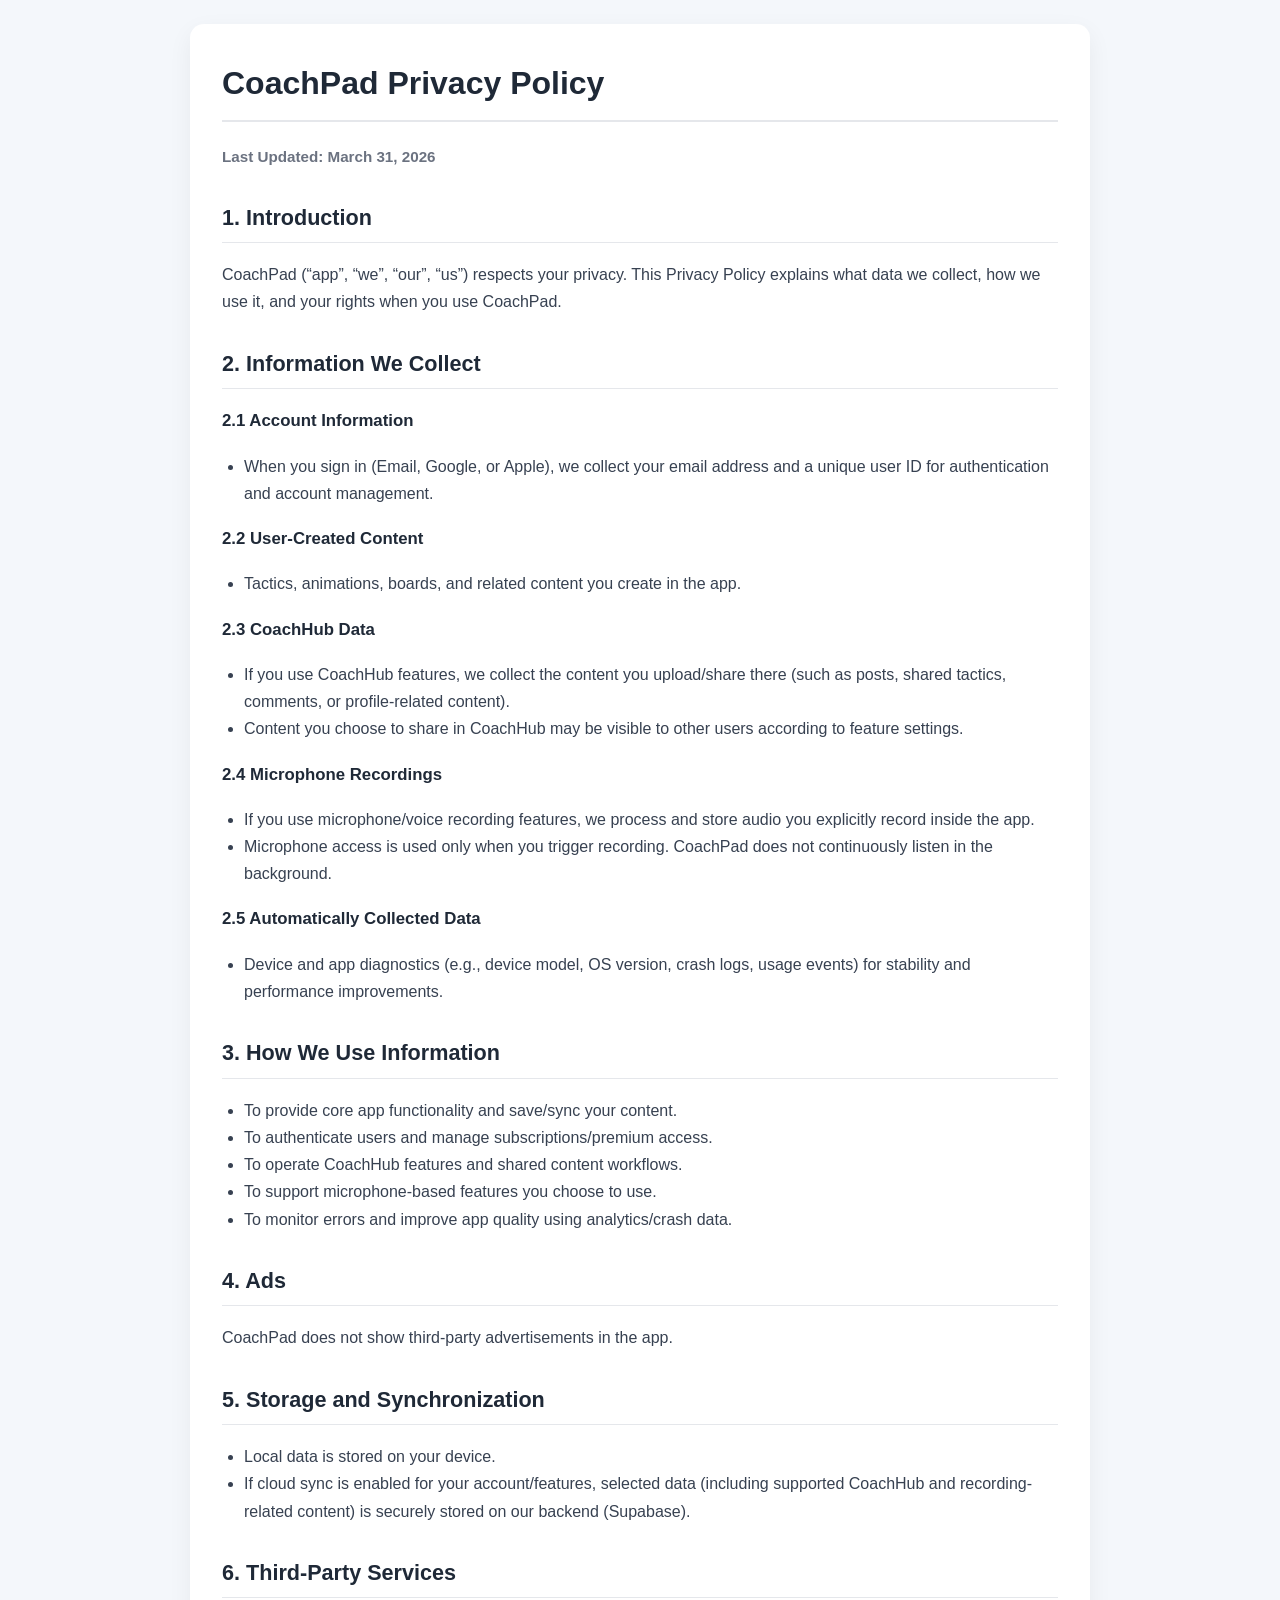
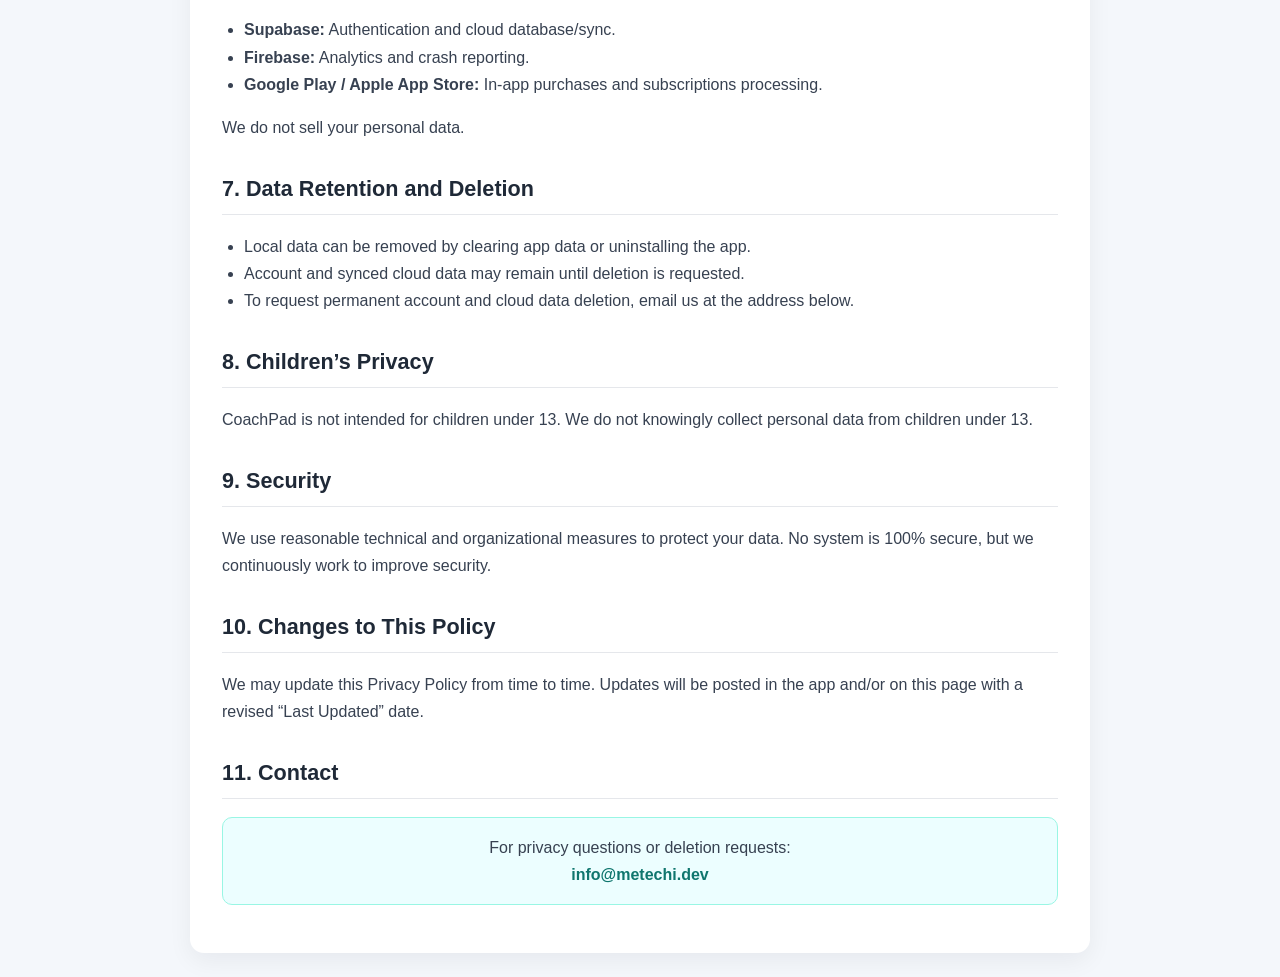
==== commit 0876a999: "Improve AI readiness content and markdown negotiation" ====
--- a/coachpad-privacy.html
+++ b/coachpad-privacy.html
@@ -200,7 +200,7 @@
     <h2>11. Contact</h2>
     <p class="contact">
       For privacy questions or deletion requests:<br />
-      <strong><a href="mailto:contact.metechi@gmail.com">contact.metechi@gmail.com</a></strong>
+      <strong><a href="mailto:info@metechi.dev">info@metechi.dev</a></strong>
     </p>
   </main>
 </body>
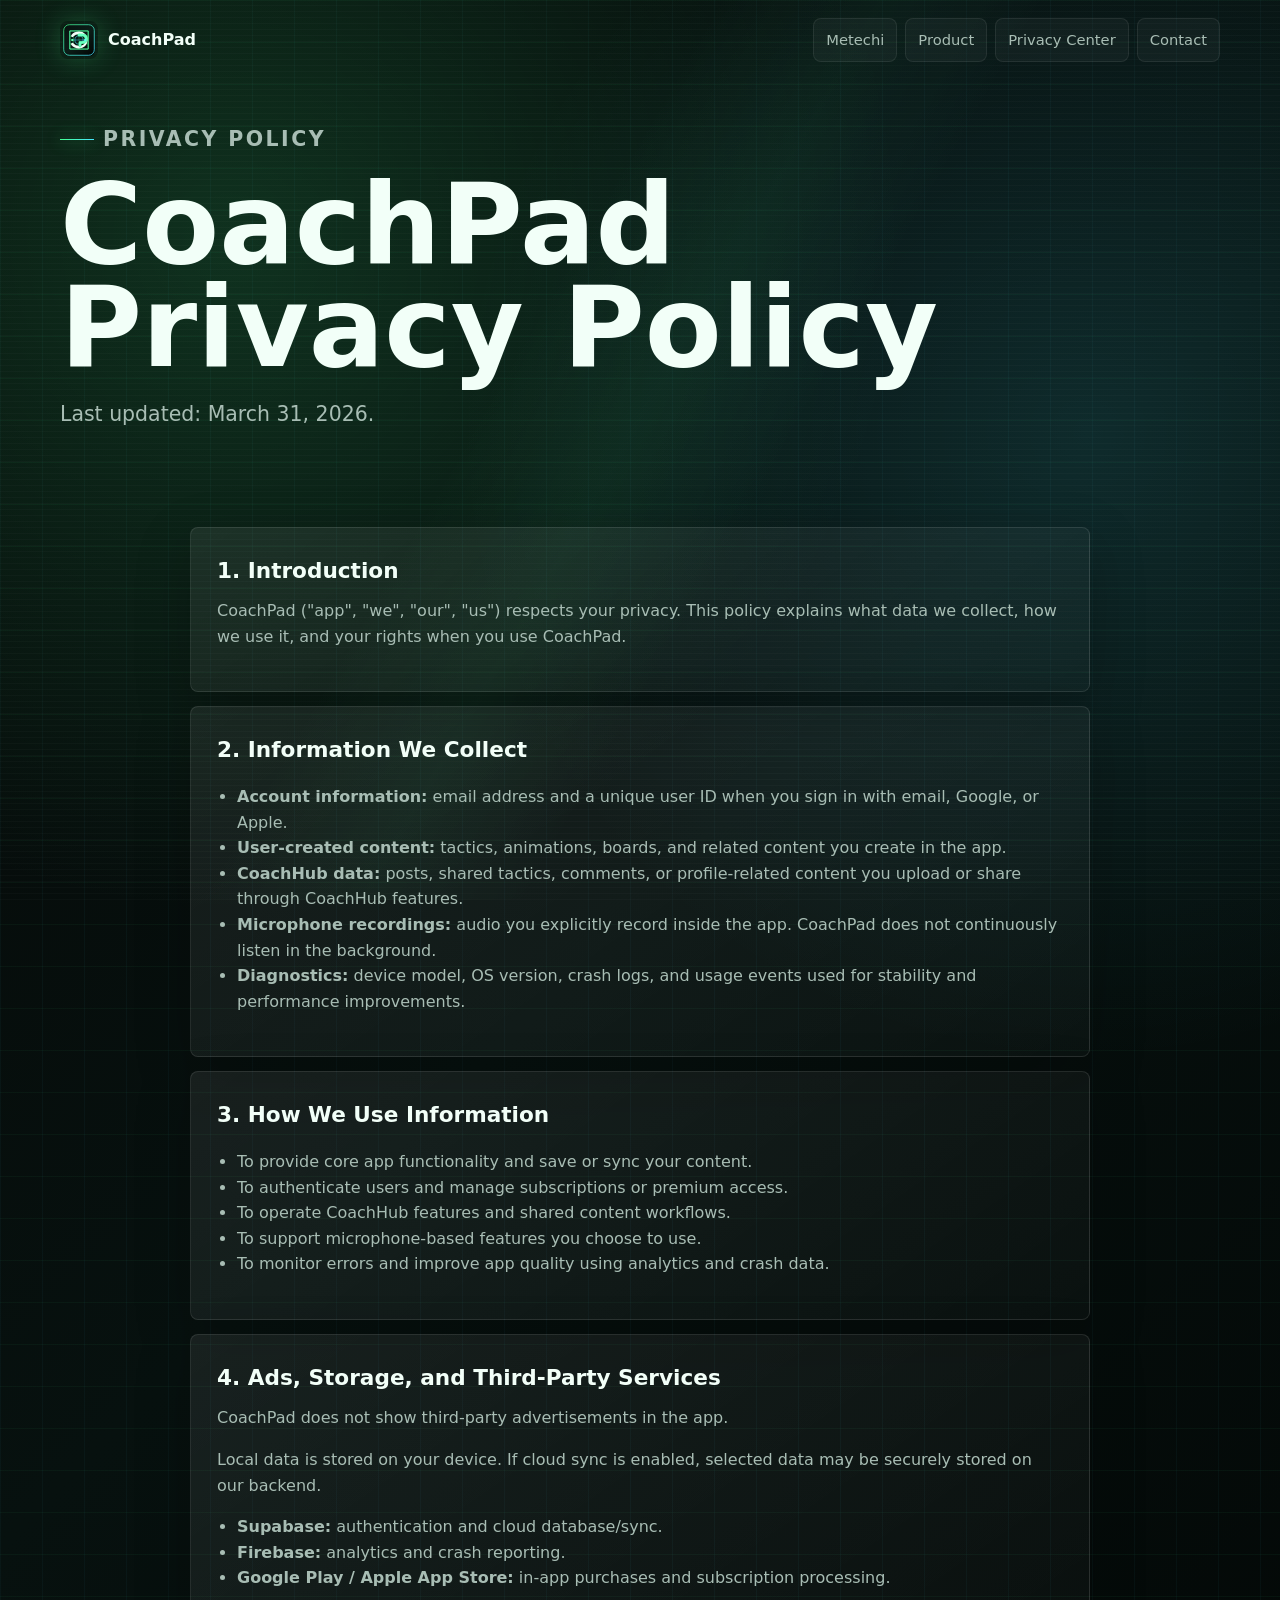
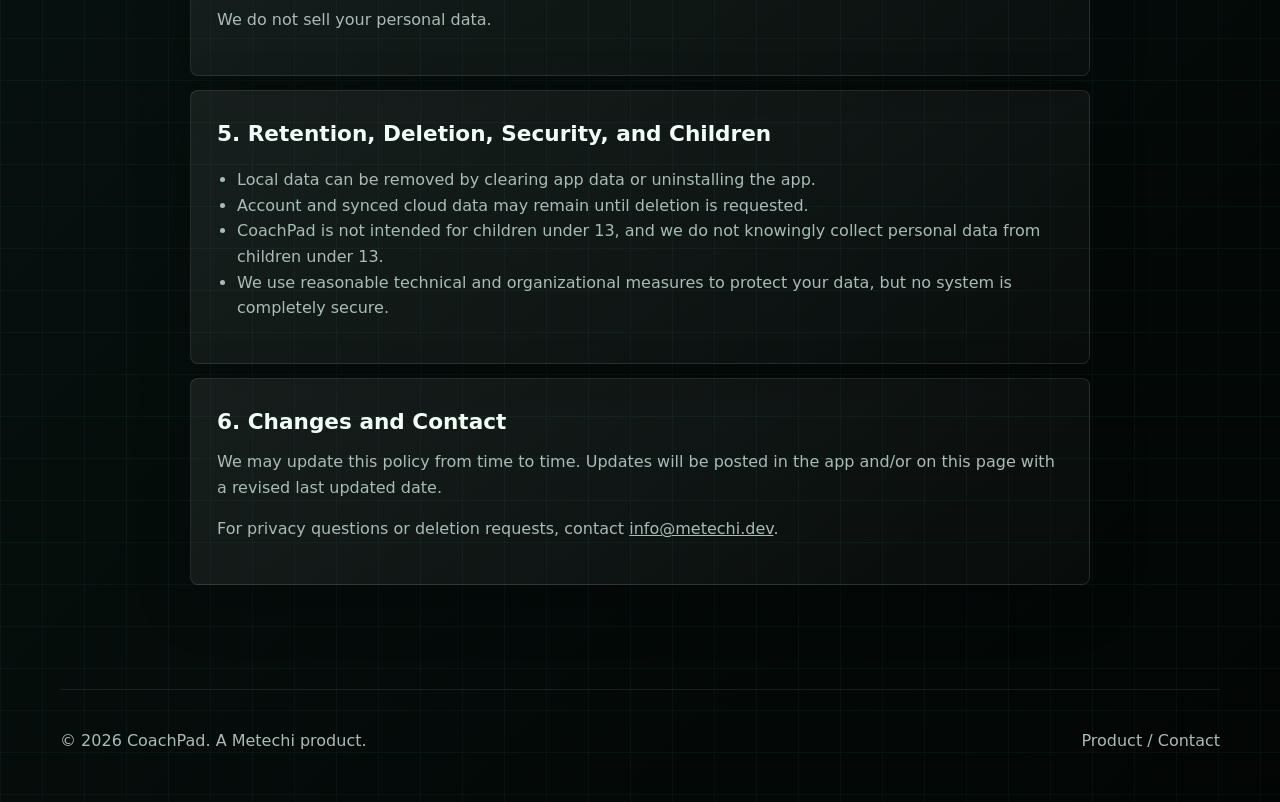
==== commit 8d0eb585: "Reboot Metechi site design" ====
--- a/coachpad-privacy.html
+++ b/coachpad-privacy.html
@@ -4,204 +4,93 @@
   <meta charset="UTF-8" />
   <meta name="viewport" content="width=device-width, initial-scale=1.0" />
   <title>CoachPad Privacy Policy</title>
-  <style>
-    :root {
-      --bg: #f4f7fb;
-      --card: #ffffff;
-      --text: #1f2937;
-      --muted: #6b7280;
-      --line: #e5e7eb;
-      --accent: #0f766e;
-      --contact-bg: #ecfeff;
-      --contact-line: #99f6e4;
-    }
-
-    * { box-sizing: border-box; }
-
-    body {
-      margin: 0;
-      padding: 24px;
-      background: var(--bg);
-      color: var(--text);
-      font-family: -apple-system, BlinkMacSystemFont, "Segoe UI", Roboto, Arial, sans-serif;
-      line-height: 1.7;
-    }
-
-    .container {
-      max-width: 900px;
-      margin: 0 auto;
-      background: var(--card);
-      border-radius: 14px;
-      padding: 32px;
-      box-shadow: 0 8px 24px rgba(15, 23, 42, 0.06);
-    }
-
-    h1 {
-      margin-top: 0;
-      font-size: 2rem;
-      border-bottom: 2px solid var(--line);
-      padding-bottom: 10px;
-    }
-
-    h2 {
-      margin-top: 30px;
-      font-size: 1.35rem;
-      border-bottom: 1px solid var(--line);
-      padding-bottom: 6px;
-    }
-
-    h3 {
-      margin-top: 18px;
-      font-size: 1.05rem;
-    }
-
-    p, li { color: #374151; }
-    ul { padding-left: 22px; }
-
-    a {
-      color: var(--accent);
-      text-decoration: none;
-    }
-
-    a:hover { text-decoration: underline; }
-
-    .muted {
-      color: var(--muted);
-      font-size: 0.95rem;
-      font-weight: 600;
-    }
-
-    .contact {
-      margin-top: 8px;
-      padding: 16px;
-      background: var(--contact-bg);
-      border: 1px solid var(--contact-line);
-      border-radius: 10px;
-      text-align: center;
-    }
-  </style>
+  <meta name="description" content="Privacy policy for CoachPad, including account data, user-created tactics, CoachHub content, recordings, diagnostics, storage, and deletion requests." />
+  <link rel="canonical" href="https://www.metechi.dev/coachpad-privacy.html" />
+  <link rel="stylesheet" href="assets/site.css" />
 </head>
 <body>
-  <main class="container">
-    <h1>CoachPad Privacy Policy</h1>
-    <p class="muted">Last Updated: March 31, 2026</p>
+  <nav class="site-nav" aria-label="Main navigation">
+    <a class="brand" href="coachpad.html">
+      <img src="assets/coachpad-logo.svg" alt="CoachPad logo" />
+      <span>CoachPad</span>
+    </a>
+    <div class="nav-links">
+      <a href="/">Metechi</a>
+      <a href="coachpad.html">Product</a>
+      <a href="privacy.html">Privacy Center</a>
+      <a href="mailto:info@metechi.dev">Contact</a>
+    </div>
+  </nav>
 
-    <h2>1. Introduction</h2>
-    <p>
-      CoachPad (“app”, “we”, “our”, “us”) respects your privacy. This Privacy Policy explains
-      what data we collect, how we use it, and your rights when you use CoachPad.
-    </p>
+  <header class="hero compact">
+    <div class="hero-copy reveal">
+      <p class="eyebrow">Privacy policy</p>
+      <h1 class="page-title">CoachPad Privacy Policy</h1>
+      <p>Last updated: March 31, 2026.</p>
+    </div>
+  </header>
 
-    <h2>2. Information We Collect</h2>
+  <main class="policy-shell">
+    <section class="policy-block reveal">
+      <h2>1. Introduction</h2>
+      <p>CoachPad ("app", "we", "our", "us") respects your privacy. This policy explains what data we collect, how we use it, and your rights when you use CoachPad.</p>
+    </section>
 
-    <h3>2.1 Account Information</h3>
-    <ul>
-      <li>
-        When you sign in (Email, Google, or Apple), we collect your email address and a unique user ID for authentication and account management.
-      </li>
-    </ul>
+    <section class="policy-block reveal">
+      <h2>2. Information We Collect</h2>
+      <ul>
+        <li><strong>Account information:</strong> email address and a unique user ID when you sign in with email, Google, or Apple.</li>
+        <li><strong>User-created content:</strong> tactics, animations, boards, and related content you create in the app.</li>
+        <li><strong>CoachHub data:</strong> posts, shared tactics, comments, or profile-related content you upload or share through CoachHub features.</li>
+        <li><strong>Microphone recordings:</strong> audio you explicitly record inside the app. CoachPad does not continuously listen in the background.</li>
+        <li><strong>Diagnostics:</strong> device model, OS version, crash logs, and usage events used for stability and performance improvements.</li>
+      </ul>
+    </section>
 
-    <h3>2.2 User-Created Content</h3>
-    <ul>
-      <li>
-        Tactics, animations, boards, and related content you create in the app.
-      </li>
-    </ul>
+    <section class="policy-block reveal">
+      <h2>3. How We Use Information</h2>
+      <ul>
+        <li>To provide core app functionality and save or sync your content.</li>
+        <li>To authenticate users and manage subscriptions or premium access.</li>
+        <li>To operate CoachHub features and shared content workflows.</li>
+        <li>To support microphone-based features you choose to use.</li>
+        <li>To monitor errors and improve app quality using analytics and crash data.</li>
+      </ul>
+    </section>
 
-    <h3>2.3 CoachHub Data</h3>
-    <ul>
-      <li>
-        If you use CoachHub features, we collect the content you upload/share there (such as posts, shared tactics, comments, or profile-related content).
-      </li>
-      <li>
-        Content you choose to share in CoachHub may be visible to other users according to feature settings.
-      </li>
-    </ul>
+    <section class="policy-block reveal">
+      <h2>4. Ads, Storage, and Third-Party Services</h2>
+      <p>CoachPad does not show third-party advertisements in the app.</p>
+      <p>Local data is stored on your device. If cloud sync is enabled, selected data may be securely stored on our backend.</p>
+      <ul>
+        <li><strong>Supabase:</strong> authentication and cloud database/sync.</li>
+        <li><strong>Firebase:</strong> analytics and crash reporting.</li>
+        <li><strong>Google Play / Apple App Store:</strong> in-app purchases and subscription processing.</li>
+      </ul>
+      <p>We do not sell your personal data.</p>
+    </section>
 
-    <h3>2.4 Microphone Recordings</h3>
-    <ul>
-      <li>
-        If you use microphone/voice recording features, we process and store audio you explicitly record inside the app.
-      </li>
-      <li>
-        Microphone access is used only when you trigger recording. CoachPad does not continuously listen in the background.
-      </li>
-    </ul>
+    <section class="policy-block reveal">
+      <h2>5. Retention, Deletion, Security, and Children</h2>
+      <ul>
+        <li>Local data can be removed by clearing app data or uninstalling the app.</li>
+        <li>Account and synced cloud data may remain until deletion is requested.</li>
+        <li>CoachPad is not intended for children under 13, and we do not knowingly collect personal data from children under 13.</li>
+        <li>We use reasonable technical and organizational measures to protect your data, but no system is completely secure.</li>
+      </ul>
+    </section>
 
-    <h3>2.5 Automatically Collected Data</h3>
-    <ul>
-      <li>
-        Device and app diagnostics (e.g., device model, OS version, crash logs, usage events) for stability and performance improvements.
-      </li>
-    </ul>
+    <section class="policy-block reveal">
+      <h2>6. Changes and Contact</h2>
+      <p>We may update this policy from time to time. Updates will be posted in the app and/or on this page with a revised last updated date.</p>
+      <p>For privacy questions or deletion requests, contact <a href="mailto:info@metechi.dev">info@metechi.dev</a>.</p>
+    </section>
+  </main>
 
-    <h2>3. How We Use Information</h2>
-    <ul>
-      <li>To provide core app functionality and save/sync your content.</li>
-      <li>To authenticate users and manage subscriptions/premium access.</li>
-      <li>To operate CoachHub features and shared content workflows.</li>
-      <li>To support microphone-based features you choose to use.</li>
-      <li>To monitor errors and improve app quality using analytics/crash data.</li>
-    </ul>
-
-    <h2>4. Ads</h2>
-    <p>
-      CoachPad does not show third-party advertisements in the app.
-    </p>
-
-    <h2>5. Storage and Synchronization</h2>
-    <ul>
-      <li>
-        Local data is stored on your device.
-      </li>
-      <li>
-        If cloud sync is enabled for your account/features, selected data (including supported CoachHub and recording-related content) is securely stored on our backend (Supabase).
-      </li>
-    </ul>
-
-    <h2>6. Third-Party Services</h2>
-    <ul>
-      <li><strong>Supabase:</strong> Authentication and cloud database/sync.</li>
-      <li><strong>Firebase:</strong> Analytics and crash reporting.</li>
-      <li><strong>Google Play / Apple App Store:</strong> In-app purchases and subscriptions processing.</li>
-    </ul>
-    <p>
-      We do not sell your personal data.
-    </p>
-
-    <h2>7. Data Retention and Deletion</h2>
-    <ul>
-      <li>
-        Local data can be removed by clearing app data or uninstalling the app.
-      </li>
-      <li>
-        Account and synced cloud data may remain until deletion is requested.
-      </li>
-      <li>
-        To request permanent account and cloud data deletion, email us at the address below.
-      </li>
-    </ul>
-
-    <h2>8. Children’s Privacy</h2>
-    <p>
-      CoachPad is not intended for children under 13. We do not knowingly collect personal data from children under 13.
-    </p>
-
-    <h2>9. Security</h2>
-    <p>
-      We use reasonable technical and organizational measures to protect your data. No system is 100% secure, but we continuously work to improve security.
-    </p>
-
-    <h2>10. Changes to This Policy</h2>
-    <p>
-      We may update this Privacy Policy from time to time. Updates will be posted in the app and/or on this page with a revised “Last Updated” date.
-    </p>
-
-    <h2>11. Contact</h2>
-    <p class="contact">
-      For privacy questions or deletion requests:<br />
-      <strong><a href="mailto:info@metechi.dev">info@metechi.dev</a></strong>
-    </p>
-  </main>
+  <footer class="footer">
+    <span>&copy; 2026 CoachPad. A Metechi product.</span>
+    <span><a href="coachpad.html">Product</a> / <a href="mailto:info@metechi.dev">Contact</a></span>
+  </footer>
+  <script src="assets/site.js"></script>
 </body>
 </html>
--- a/assets/site.css
+++ b/assets/site.css
@@ -0,0 +1,499 @@
+:root {
+  --bg: #050807;
+  --panel: rgba(10, 19, 17, 0.78);
+  --panel-strong: rgba(13, 24, 22, 0.94);
+  --line: rgba(150, 255, 203, 0.18);
+  --line-strong: rgba(96, 255, 174, 0.42);
+  --text: #f2fff8;
+  --muted: #a8bdb4;
+  --green: #43ff91;
+  --teal: #46e7ff;
+  --amber: #ffce5a;
+  --pink: #ff4c7a;
+  --shadow: 0 28px 80px rgba(0, 0, 0, 0.36);
+  --max: 1160px;
+}
+
+* { box-sizing: border-box; }
+html { scroll-behavior: smooth; }
+body {
+  margin: 0;
+  font-family: Inter, ui-sans-serif, system-ui, -apple-system, BlinkMacSystemFont, "Segoe UI", sans-serif;
+  color: var(--text);
+  background:
+    linear-gradient(rgba(67, 255, 145, 0.045) 1px, transparent 1px),
+    linear-gradient(90deg, rgba(70, 231, 255, 0.035) 1px, transparent 1px),
+    radial-gradient(circle at 18% 10%, rgba(67, 255, 145, 0.16), transparent 28%),
+    radial-gradient(circle at 85% 18%, rgba(70, 231, 255, 0.12), transparent 28%),
+    linear-gradient(135deg, #050807 0%, #07110f 42%, #020504 100%);
+  background-size: 42px 42px, 42px 42px, auto, auto, auto;
+  line-height: 1.6;
+  overflow-x: hidden;
+}
+body::before {
+  content: "";
+  position: fixed;
+  inset: 0;
+  pointer-events: none;
+  background:
+    linear-gradient(120deg, transparent 0 40%, rgba(67, 255, 145, 0.08) 49%, transparent 58%),
+    repeating-linear-gradient(0deg, rgba(255, 255, 255, 0.028) 0 1px, transparent 1px 6px);
+  mix-blend-mode: screen;
+  opacity: 0.58;
+  animation: scan 9s linear infinite;
+  z-index: -1;
+}
+a { color: inherit; }
+.site-nav {
+  width: min(var(--max), calc(100% - 32px));
+  margin: 0 auto;
+  padding: 18px 0;
+  display: flex;
+  align-items: center;
+  justify-content: space-between;
+  gap: 18px;
+}
+.brand {
+  display: inline-flex;
+  align-items: center;
+  gap: 10px;
+  text-decoration: none;
+  font-weight: 850;
+}
+.brand img {
+  width: 38px;
+  height: 38px;
+  border-radius: 8px;
+  object-fit: cover;
+  box-shadow: 0 0 26px rgba(67, 255, 145, 0.22);
+}
+.nav-links {
+  display: flex;
+  align-items: center;
+  gap: 8px;
+  flex-wrap: wrap;
+  justify-content: flex-end;
+}
+.nav-links a,
+.mini-link {
+  color: var(--muted);
+  text-decoration: none;
+  border: 1px solid rgba(255, 255, 255, 0.08);
+  background: rgba(255, 255, 255, 0.035);
+  padding: 9px 12px;
+  border-radius: 8px;
+  font-size: 0.92rem;
+  transition: border-color 180ms ease, color 180ms ease, background 180ms ease, transform 180ms ease;
+}
+.nav-links a:hover,
+.mini-link:hover {
+  color: var(--text);
+  border-color: var(--line-strong);
+  background: rgba(67, 255, 145, 0.08);
+  transform: translateY(-1px);
+}
+.hero {
+  min-height: calc(100svh - 74px);
+  width: min(var(--max), calc(100% - 32px));
+  margin: 0 auto;
+  display: grid;
+  grid-template-columns: minmax(0, 0.95fr) minmax(360px, 1.05fr);
+  gap: 44px;
+  align-items: center;
+  padding: 42px 0 78px;
+}
+.hero.compact {
+  min-height: auto;
+  grid-template-columns: 1fr;
+  padding-bottom: 38px;
+}
+.hero-copy { position: relative; z-index: 2; }
+.eyebrow {
+  display: inline-flex;
+  align-items: center;
+  gap: 9px;
+  color: var(--green);
+  font-weight: 850;
+  font-size: 0.78rem;
+  letter-spacing: 0.12em;
+  text-transform: uppercase;
+  margin: 0 0 18px;
+}
+.eyebrow::before {
+  content: "";
+  width: 34px;
+  height: 1px;
+  background: linear-gradient(90deg, var(--green), var(--teal));
+  box-shadow: 0 0 16px rgba(67, 255, 145, 0.85);
+}
+h1, h2, h3, p { margin-top: 0; }
+h1 {
+  margin-bottom: 18px;
+  font-size: clamp(3rem, 9vw, 7rem);
+  line-height: 0.92;
+  letter-spacing: 0;
+  text-wrap: balance;
+}
+.page-title { max-width: 940px; }
+.hero-copy > p,
+.section-head p,
+.lead {
+  color: var(--muted);
+  font-size: clamp(1.05rem, 2.1vw, 1.28rem);
+  max-width: 700px;
+}
+.hero-actions,
+.inline-actions {
+  display: flex;
+  gap: 12px;
+  flex-wrap: wrap;
+  margin-top: 28px;
+}
+.button {
+  display: inline-flex;
+  align-items: center;
+  justify-content: center;
+  min-height: 46px;
+  padding: 12px 18px;
+  border-radius: 8px;
+  border: 1px solid var(--line-strong);
+  color: #031009;
+  background: linear-gradient(135deg, var(--green), var(--teal));
+  text-decoration: none;
+  font-weight: 850;
+  box-shadow: 0 0 28px rgba(67, 255, 145, 0.22);
+  transition: transform 180ms ease, box-shadow 180ms ease, filter 180ms ease;
+}
+.button:hover {
+  transform: translateY(-2px);
+  box-shadow: 0 0 46px rgba(67, 255, 145, 0.36);
+  filter: saturate(1.12);
+}
+.button.secondary {
+  color: var(--text);
+  background: rgba(255, 255, 255, 0.045);
+  border-color: rgba(255, 255, 255, 0.12);
+  box-shadow: none;
+}
+.button.ghost {
+  color: var(--muted);
+  background: transparent;
+  border-color: rgba(255, 255, 255, 0.1);
+  box-shadow: none;
+}
+.hero-stage,
+.visual-board,
+.lane-board {
+  position: relative;
+  min-height: 560px;
+  border: 1px solid rgba(255, 255, 255, 0.1);
+  border-radius: 8px;
+  background:
+    linear-gradient(rgba(67, 255, 145, 0.16) 1px, transparent 1px),
+    linear-gradient(90deg, rgba(70, 231, 255, 0.12) 1px, transparent 1px),
+    linear-gradient(145deg, rgba(15, 34, 28, 0.96), rgba(4, 10, 9, 0.82));
+  background-size: 34px 34px, 34px 34px, auto;
+  box-shadow: var(--shadow), inset 0 0 80px rgba(67, 255, 145, 0.08);
+  overflow: hidden;
+}
+.hero-stage::before,
+.hero-stage::after,
+.visual-board::after,
+.lane-board::after {
+  content: "";
+  position: absolute;
+  inset: 0;
+  pointer-events: none;
+}
+.hero-stage::before {
+  background:
+    linear-gradient(90deg, transparent 0 10%, rgba(67, 255, 145, 0.3) 10% 10.4%, transparent 10.4% 89.6%, rgba(67, 255, 145, 0.3) 89.6% 90%, transparent 90%),
+    linear-gradient(0deg, transparent 0 47%, rgba(70, 231, 255, 0.22) 47% 47.4%, transparent 47.4% 52.6%, rgba(70, 231, 255, 0.22) 52.6% 53%, transparent 53%);
+  opacity: 0.65;
+}
+.hero-stage::after,
+.visual-board::after,
+.lane-board::after {
+  background: linear-gradient(100deg, transparent 0 30%, rgba(255, 255, 255, 0.12) 46%, transparent 62%);
+  transform: translateX(-100%);
+  animation: sweep 6.5s ease-in-out infinite;
+}
+.device-panel {
+  position: absolute;
+  left: 9%;
+  right: 9%;
+  top: 11%;
+  bottom: 12%;
+  border: 1px solid rgba(255, 255, 255, 0.16);
+  border-radius: 8px;
+  background: rgba(2, 8, 7, 0.68);
+  box-shadow: inset 0 0 70px rgba(67, 255, 145, 0.1);
+}
+.pitch {
+  position: absolute;
+  inset: 34px;
+  border: 2px solid rgba(67, 255, 145, 0.55);
+  border-radius: 8px;
+}
+.pitch::before {
+  content: "";
+  position: absolute;
+  left: 50%;
+  top: 0;
+  bottom: 0;
+  width: 2px;
+  background: rgba(67, 255, 145, 0.35);
+}
+.pitch::after {
+  content: "";
+  position: absolute;
+  width: 118px;
+  height: 118px;
+  border: 2px solid rgba(70, 231, 255, 0.46);
+  border-radius: 50%;
+  left: calc(50% - 59px);
+  top: calc(50% - 59px);
+}
+.route {
+  position: absolute;
+  height: 2px;
+  background: linear-gradient(90deg, transparent, var(--green), var(--teal), transparent);
+  box-shadow: 0 0 18px rgba(67, 255, 145, 0.75);
+  transform-origin: left center;
+  animation: pulseLine 2.8s ease-in-out infinite;
+}
+.route.one { width: 46%; left: 20%; top: 35%; transform: rotate(18deg); }
+.route.two { width: 38%; right: 18%; top: 58%; transform: rotate(-24deg); animation-delay: 0.5s; }
+.route.three { width: 30%; left: 32%; bottom: 26%; transform: rotate(6deg); animation-delay: 1s; }
+.node {
+  position: absolute;
+  width: 18px;
+  height: 18px;
+  border-radius: 50%;
+  background: var(--green);
+  box-shadow: 0 0 22px rgba(67, 255, 145, 0.9);
+  animation: nodeFloat 3s ease-in-out infinite;
+}
+.node.alt { background: var(--teal); box-shadow: 0 0 22px rgba(70, 231, 255, 0.9); }
+.n1 { left: 22%; top: 31%; }
+.n2 { left: 62%; top: 46%; animation-delay: 0.6s; }
+.n3 { right: 23%; top: 61%; animation-delay: 1.1s; }
+.n4 { left: 36%; bottom: 24%; animation-delay: 1.6s; }
+.metric-strip {
+  position: absolute;
+  left: 20px;
+  right: 20px;
+  bottom: 20px;
+  display: grid;
+  grid-template-columns: repeat(3, 1fr);
+  gap: 10px;
+}
+.metric {
+  border: 1px solid rgba(255, 255, 255, 0.1);
+  background: rgba(255, 255, 255, 0.045);
+  border-radius: 8px;
+  padding: 12px;
+}
+.metric strong { display: block; color: var(--text); font-size: 1.18rem; }
+.metric span { color: var(--muted); font-size: 0.78rem; }
+.section {
+  width: min(var(--max), calc(100% - 32px));
+  margin: 0 auto;
+  padding: 86px 0;
+}
+.section-head { max-width: 760px; margin-bottom: 34px; }
+.section h2 {
+  font-size: clamp(2rem, 5vw, 4.2rem);
+  line-height: 1;
+  margin-bottom: 14px;
+  letter-spacing: 0;
+}
+.grid { display: grid; gap: 14px; }
+.grid.two { grid-template-columns: repeat(2, minmax(0, 1fr)); }
+.grid.three { grid-template-columns: repeat(3, minmax(0, 1fr)); }
+.card,
+.product-card,
+.policy-block,
+.feature {
+  position: relative;
+  border: 1px solid rgba(255, 255, 255, 0.1);
+  border-radius: 8px;
+  background: linear-gradient(145deg, rgba(255, 255, 255, 0.07), rgba(255, 255, 255, 0.025));
+  box-shadow: 0 18px 55px rgba(0, 0, 0, 0.22);
+  overflow: hidden;
+}
+.card::before,
+.product-card::before,
+.feature::before {
+  content: "";
+  position: absolute;
+  inset: 0;
+  border-top: 1px solid rgba(67, 255, 145, 0.35);
+  opacity: 0.8;
+  pointer-events: none;
+}
+.card,
+.feature { padding: 24px; }
+.feature h3,
+.card h3,
+.product-card h3 { margin-bottom: 8px; font-size: 1.18rem; }
+.feature p,
+.card p,
+.product-card p,
+.policy-block p,
+.policy-block li { color: var(--muted); }
+.product-card {
+  display: grid;
+  min-height: 330px;
+  padding: 22px;
+  align-content: space-between;
+  text-decoration: none;
+  transition: transform 180ms ease, border-color 180ms ease, background 180ms ease;
+}
+.product-card:hover {
+  transform: translateY(-5px);
+  border-color: var(--line-strong);
+  background: linear-gradient(145deg, rgba(67, 255, 145, 0.12), rgba(255, 255, 255, 0.035));
+}
+.product-top {
+  display: flex;
+  align-items: center;
+  justify-content: space-between;
+  gap: 16px;
+}
+.product-icon {
+  width: 64px;
+  height: 64px;
+  border-radius: 8px;
+  object-fit: cover;
+  box-shadow: 0 0 28px rgba(67, 255, 145, 0.18);
+}
+.tag {
+  color: var(--green);
+  border: 1px solid rgba(67, 255, 145, 0.28);
+  border-radius: 999px;
+  padding: 6px 10px;
+  font-size: 0.78rem;
+  font-weight: 800;
+}
+.stat-line {
+  display: flex;
+  gap: 10px;
+  flex-wrap: wrap;
+  margin-top: 20px;
+}
+.stat-line span {
+  color: var(--muted);
+  border: 1px solid rgba(255, 255, 255, 0.09);
+  background: rgba(255, 255, 255, 0.04);
+  border-radius: 8px;
+  padding: 7px 10px;
+  font-size: 0.86rem;
+}
+.split {
+  display: grid;
+  grid-template-columns: minmax(0, 0.9fr) minmax(0, 1.1fr);
+  gap: 28px;
+  align-items: center;
+}
+.visual-board,
+.lane-board { min-height: 430px; }
+.lane-board {
+  background:
+    linear-gradient(90deg, transparent 0 32%, rgba(70, 231, 255, 0.22) 32% 33%, transparent 33% 66%, rgba(255, 206, 90, 0.2) 66% 67%, transparent 67%),
+    linear-gradient(rgba(70, 231, 255, 0.11) 1px, transparent 1px),
+    linear-gradient(145deg, rgba(6, 16, 27, 0.96), rgba(4, 6, 13, 0.86));
+  background-size: auto, 32px 32px, auto;
+}
+.timeline { display: grid; gap: 12px; }
+.timeline-item {
+  display: grid;
+  grid-template-columns: 44px 1fr;
+  gap: 14px;
+  align-items: start;
+}
+.timeline-item b {
+  width: 44px;
+  height: 44px;
+  display: grid;
+  place-items: center;
+  border-radius: 8px;
+  color: #031009;
+  background: var(--green);
+  box-shadow: 0 0 22px rgba(67, 255, 145, 0.32);
+}
+.timeline-item p { color: var(--muted); margin-bottom: 0; }
+.policy-shell {
+  width: min(900px, calc(100% - 32px));
+  margin: 0 auto;
+  padding: 38px 0 90px;
+}
+.policy-block { padding: 26px; margin-bottom: 14px; }
+.policy-block h2 { font-size: 1.35rem; margin-bottom: 10px; }
+.policy-block ul { padding-left: 20px; }
+.footer {
+  width: min(var(--max), calc(100% - 32px));
+  margin: 0 auto;
+  padding: 38px 0 48px;
+  color: var(--muted);
+  display: flex;
+  align-items: center;
+  justify-content: space-between;
+  gap: 18px;
+  border-top: 1px solid rgba(255, 255, 255, 0.09);
+}
+.footer a { color: var(--muted); text-decoration: none; }
+.footer a:hover { color: var(--green); }
+.reveal {
+  opacity: 0;
+  transform: translateY(22px);
+  transition: opacity 700ms ease, transform 700ms ease;
+}
+.reveal.is-visible { opacity: 1; transform: translateY(0); }
+@keyframes scan {
+  0% { transform: translateY(-20px); }
+  100% { transform: translateY(20px); }
+}
+@keyframes sweep {
+  0%, 35% { transform: translateX(-120%); }
+  70%, 100% { transform: translateX(120%); }
+}
+@keyframes pulseLine {
+  0%, 100% { opacity: 0.35; filter: saturate(1); }
+  50% { opacity: 1; filter: saturate(1.5); }
+}
+@keyframes nodeFloat {
+  0%, 100% { transform: translateY(0) scale(1); }
+  50% { transform: translateY(-9px) scale(1.12); }
+}
+@media (max-width: 920px) {
+  .hero,
+  .split { grid-template-columns: 1fr; }
+  .hero { padding-top: 28px; }
+  .hero-stage { min-height: 440px; }
+  .grid.two,
+  .grid.three { grid-template-columns: 1fr; }
+}
+@media (max-width: 640px) {
+  .site-nav,
+  .footer {
+    align-items: flex-start;
+    flex-direction: column;
+  }
+  .nav-links { justify-content: flex-start; }
+  .hero-stage { min-height: 390px; }
+  .metric-strip { grid-template-columns: 1fr; }
+  .section { padding: 58px 0; }
+  .button { width: 100%; }
+}
+@media (prefers-reduced-motion: reduce) {
+  *,
+  *::before,
+  *::after {
+    animation-duration: 0.001ms !important;
+    animation-iteration-count: 1 !important;
+    scroll-behavior: auto !important;
+    transition-duration: 0.001ms !important;
+  }
+  .reveal { opacity: 1; transform: none; }
+}
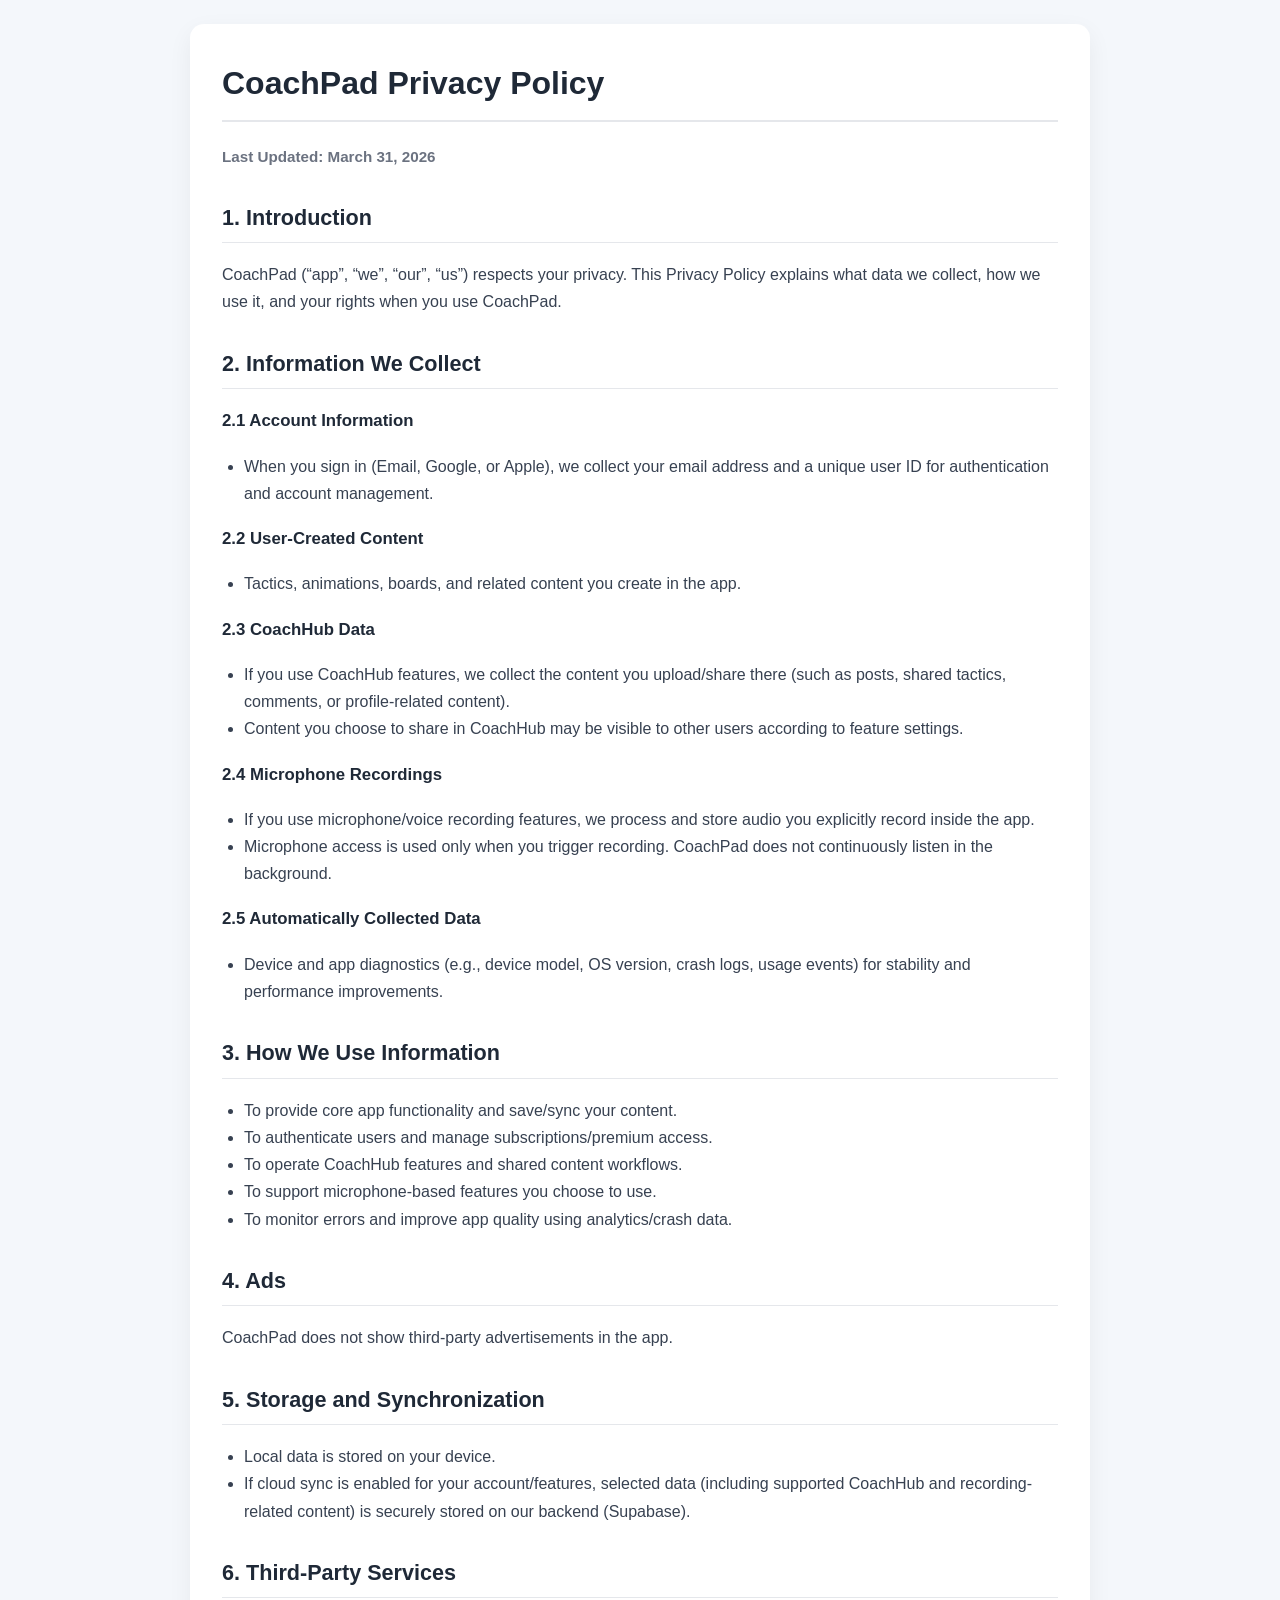
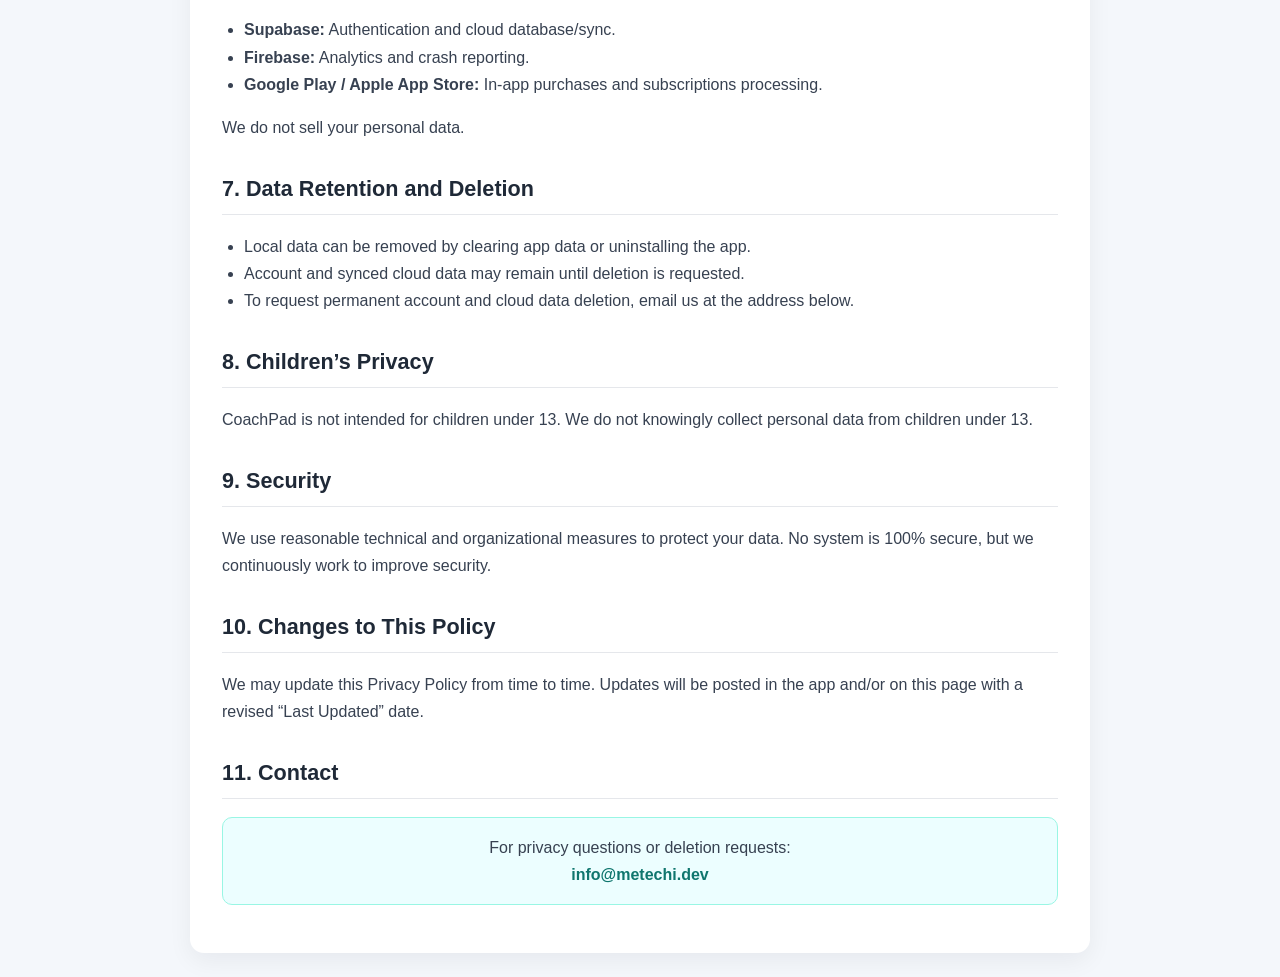
==== commit 2feb52d0: "Restore simple Metechi site" ====
--- a/coachpad-privacy.html
+++ b/coachpad-privacy.html
@@ -4,93 +4,204 @@
   <meta charset="UTF-8" />
   <meta name="viewport" content="width=device-width, initial-scale=1.0" />
   <title>CoachPad Privacy Policy</title>
-  <meta name="description" content="Privacy policy for CoachPad, including account data, user-created tactics, CoachHub content, recordings, diagnostics, storage, and deletion requests." />
-  <link rel="canonical" href="https://www.metechi.dev/coachpad-privacy.html" />
-  <link rel="stylesheet" href="assets/site.css" />
+  <style>
+    :root {
+      --bg: #f4f7fb;
+      --card: #ffffff;
+      --text: #1f2937;
+      --muted: #6b7280;
+      --line: #e5e7eb;
+      --accent: #0f766e;
+      --contact-bg: #ecfeff;
+      --contact-line: #99f6e4;
+    }
+
+    * { box-sizing: border-box; }
+
+    body {
+      margin: 0;
+      padding: 24px;
+      background: var(--bg);
+      color: var(--text);
+      font-family: -apple-system, BlinkMacSystemFont, "Segoe UI", Roboto, Arial, sans-serif;
+      line-height: 1.7;
+    }
+
+    .container {
+      max-width: 900px;
+      margin: 0 auto;
+      background: var(--card);
+      border-radius: 14px;
+      padding: 32px;
+      box-shadow: 0 8px 24px rgba(15, 23, 42, 0.06);
+    }
+
+    h1 {
+      margin-top: 0;
+      font-size: 2rem;
+      border-bottom: 2px solid var(--line);
+      padding-bottom: 10px;
+    }
+
+    h2 {
+      margin-top: 30px;
+      font-size: 1.35rem;
+      border-bottom: 1px solid var(--line);
+      padding-bottom: 6px;
+    }
+
+    h3 {
+      margin-top: 18px;
+      font-size: 1.05rem;
+    }
+
+    p, li { color: #374151; }
+    ul { padding-left: 22px; }
+
+    a {
+      color: var(--accent);
+      text-decoration: none;
+    }
+
+    a:hover { text-decoration: underline; }
+
+    .muted {
+      color: var(--muted);
+      font-size: 0.95rem;
+      font-weight: 600;
+    }
+
+    .contact {
+      margin-top: 8px;
+      padding: 16px;
+      background: var(--contact-bg);
+      border: 1px solid var(--contact-line);
+      border-radius: 10px;
+      text-align: center;
+    }
+  </style>
 </head>
 <body>
-  <nav class="site-nav" aria-label="Main navigation">
-    <a class="brand" href="coachpad.html">
-      <img src="assets/coachpad-logo.svg" alt="CoachPad logo" />
-      <span>CoachPad</span>
-    </a>
-    <div class="nav-links">
-      <a href="/">Metechi</a>
-      <a href="coachpad.html">Product</a>
-      <a href="privacy.html">Privacy Center</a>
-      <a href="mailto:info@metechi.dev">Contact</a>
-    </div>
-  </nav>
-
-  <header class="hero compact">
-    <div class="hero-copy reveal">
-      <p class="eyebrow">Privacy policy</p>
-      <h1 class="page-title">CoachPad Privacy Policy</h1>
-      <p>Last updated: March 31, 2026.</p>
-    </div>
-  </header>
-
-  <main class="policy-shell">
-    <section class="policy-block reveal">
-      <h2>1. Introduction</h2>
-      <p>CoachPad ("app", "we", "our", "us") respects your privacy. This policy explains what data we collect, how we use it, and your rights when you use CoachPad.</p>
-    </section>
-
-    <section class="policy-block reveal">
-      <h2>2. Information We Collect</h2>
-      <ul>
-        <li><strong>Account information:</strong> email address and a unique user ID when you sign in with email, Google, or Apple.</li>
-        <li><strong>User-created content:</strong> tactics, animations, boards, and related content you create in the app.</li>
-        <li><strong>CoachHub data:</strong> posts, shared tactics, comments, or profile-related content you upload or share through CoachHub features.</li>
-        <li><strong>Microphone recordings:</strong> audio you explicitly record inside the app. CoachPad does not continuously listen in the background.</li>
-        <li><strong>Diagnostics:</strong> device model, OS version, crash logs, and usage events used for stability and performance improvements.</li>
-      </ul>
-    </section>
-
-    <section class="policy-block reveal">
-      <h2>3. How We Use Information</h2>
-      <ul>
-        <li>To provide core app functionality and save or sync your content.</li>
-        <li>To authenticate users and manage subscriptions or premium access.</li>
-        <li>To operate CoachHub features and shared content workflows.</li>
-        <li>To support microphone-based features you choose to use.</li>
-        <li>To monitor errors and improve app quality using analytics and crash data.</li>
-      </ul>
-    </section>
-
-    <section class="policy-block reveal">
-      <h2>4. Ads, Storage, and Third-Party Services</h2>
-      <p>CoachPad does not show third-party advertisements in the app.</p>
-      <p>Local data is stored on your device. If cloud sync is enabled, selected data may be securely stored on our backend.</p>
-      <ul>
-        <li><strong>Supabase:</strong> authentication and cloud database/sync.</li>
-        <li><strong>Firebase:</strong> analytics and crash reporting.</li>
-        <li><strong>Google Play / Apple App Store:</strong> in-app purchases and subscription processing.</li>
-      </ul>
-      <p>We do not sell your personal data.</p>
-    </section>
-
-    <section class="policy-block reveal">
-      <h2>5. Retention, Deletion, Security, and Children</h2>
-      <ul>
-        <li>Local data can be removed by clearing app data or uninstalling the app.</li>
-        <li>Account and synced cloud data may remain until deletion is requested.</li>
-        <li>CoachPad is not intended for children under 13, and we do not knowingly collect personal data from children under 13.</li>
-        <li>We use reasonable technical and organizational measures to protect your data, but no system is completely secure.</li>
-      </ul>
-    </section>
-
-    <section class="policy-block reveal">
-      <h2>6. Changes and Contact</h2>
-      <p>We may update this policy from time to time. Updates will be posted in the app and/or on this page with a revised last updated date.</p>
-      <p>For privacy questions or deletion requests, contact <a href="mailto:info@metechi.dev">info@metechi.dev</a>.</p>
-    </section>
+  <main class="container">
+    <h1>CoachPad Privacy Policy</h1>
+    <p class="muted">Last Updated: March 31, 2026</p>
+
+    <h2>1. Introduction</h2>
+    <p>
+      CoachPad (“app”, “we”, “our”, “us”) respects your privacy. This Privacy Policy explains
+      what data we collect, how we use it, and your rights when you use CoachPad.
+    </p>
+
+    <h2>2. Information We Collect</h2>
+
+    <h3>2.1 Account Information</h3>
+    <ul>
+      <li>
+        When you sign in (Email, Google, or Apple), we collect your email address and a unique user ID for authentication and account management.
+      </li>
+    </ul>
+
+    <h3>2.2 User-Created Content</h3>
+    <ul>
+      <li>
+        Tactics, animations, boards, and related content you create in the app.
+      </li>
+    </ul>
+
+    <h3>2.3 CoachHub Data</h3>
+    <ul>
+      <li>
+        If you use CoachHub features, we collect the content you upload/share there (such as posts, shared tactics, comments, or profile-related content).
+      </li>
+      <li>
+        Content you choose to share in CoachHub may be visible to other users according to feature settings.
+      </li>
+    </ul>
+
+    <h3>2.4 Microphone Recordings</h3>
+    <ul>
+      <li>
+        If you use microphone/voice recording features, we process and store audio you explicitly record inside the app.
+      </li>
+      <li>
+        Microphone access is used only when you trigger recording. CoachPad does not continuously listen in the background.
+      </li>
+    </ul>
+
+    <h3>2.5 Automatically Collected Data</h3>
+    <ul>
+      <li>
+        Device and app diagnostics (e.g., device model, OS version, crash logs, usage events) for stability and performance improvements.
+      </li>
+    </ul>
+
+    <h2>3. How We Use Information</h2>
+    <ul>
+      <li>To provide core app functionality and save/sync your content.</li>
+      <li>To authenticate users and manage subscriptions/premium access.</li>
+      <li>To operate CoachHub features and shared content workflows.</li>
+      <li>To support microphone-based features you choose to use.</li>
+      <li>To monitor errors and improve app quality using analytics/crash data.</li>
+    </ul>
+
+    <h2>4. Ads</h2>
+    <p>
+      CoachPad does not show third-party advertisements in the app.
+    </p>
+
+    <h2>5. Storage and Synchronization</h2>
+    <ul>
+      <li>
+        Local data is stored on your device.
+      </li>
+      <li>
+        If cloud sync is enabled for your account/features, selected data (including supported CoachHub and recording-related content) is securely stored on our backend (Supabase).
+      </li>
+    </ul>
+
+    <h2>6. Third-Party Services</h2>
+    <ul>
+      <li><strong>Supabase:</strong> Authentication and cloud database/sync.</li>
+      <li><strong>Firebase:</strong> Analytics and crash reporting.</li>
+      <li><strong>Google Play / Apple App Store:</strong> In-app purchases and subscriptions processing.</li>
+    </ul>
+    <p>
+      We do not sell your personal data.
+    </p>
+
+    <h2>7. Data Retention and Deletion</h2>
+    <ul>
+      <li>
+        Local data can be removed by clearing app data or uninstalling the app.
+      </li>
+      <li>
+        Account and synced cloud data may remain until deletion is requested.
+      </li>
+      <li>
+        To request permanent account and cloud data deletion, email us at the address below.
+      </li>
+    </ul>
+
+    <h2>8. Children’s Privacy</h2>
+    <p>
+      CoachPad is not intended for children under 13. We do not knowingly collect personal data from children under 13.
+    </p>
+
+    <h2>9. Security</h2>
+    <p>
+      We use reasonable technical and organizational measures to protect your data. No system is 100% secure, but we continuously work to improve security.
+    </p>
+
+    <h2>10. Changes to This Policy</h2>
+    <p>
+      We may update this Privacy Policy from time to time. Updates will be posted in the app and/or on this page with a revised “Last Updated” date.
+    </p>
+
+    <h2>11. Contact</h2>
+    <p class="contact">
+      For privacy questions or deletion requests:<br />
+      <strong><a href="mailto:info@metechi.dev">info@metechi.dev</a></strong>
+    </p>
   </main>
-
-  <footer class="footer">
-    <span>&copy; 2026 CoachPad. A Metechi product.</span>
-    <span><a href="coachpad.html">Product</a> / <a href="mailto:info@metechi.dev">Contact</a></span>
-  </footer>
-  <script src="assets/site.js"></script>
 </body>
 </html>
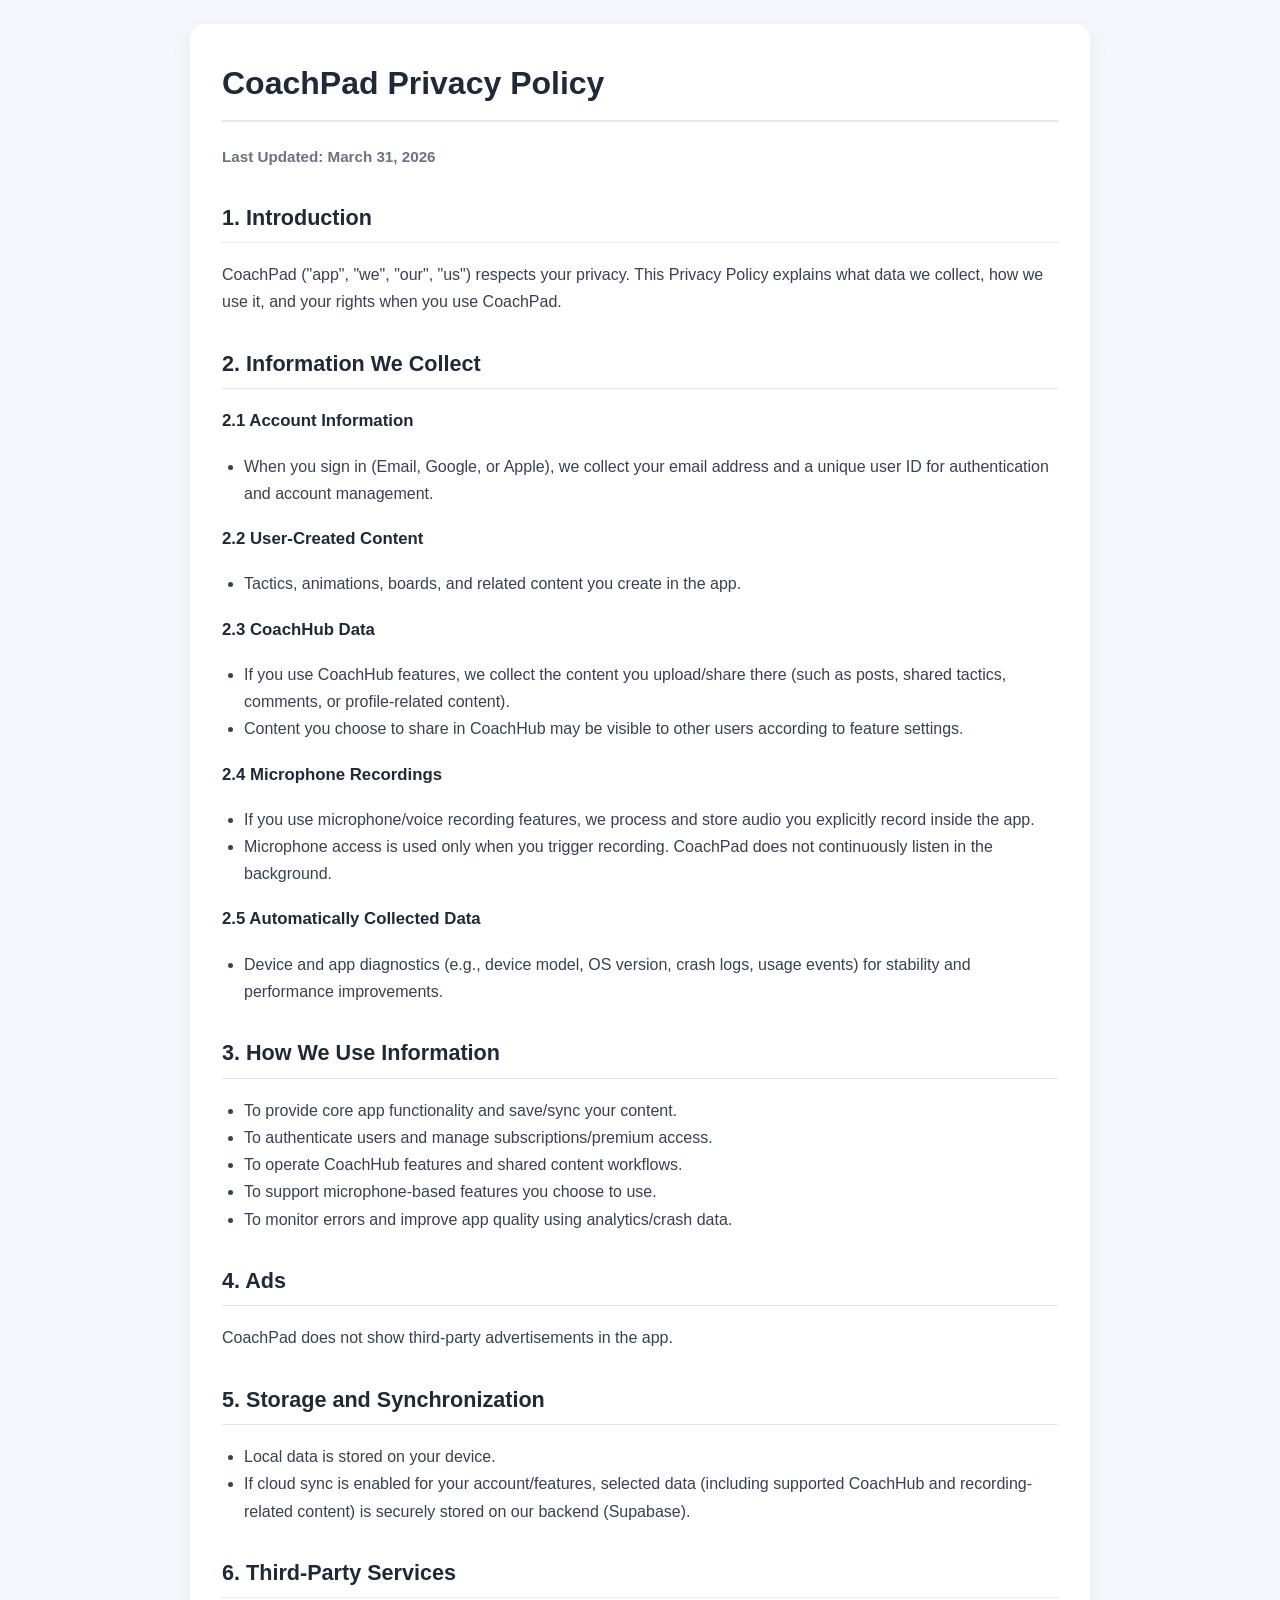
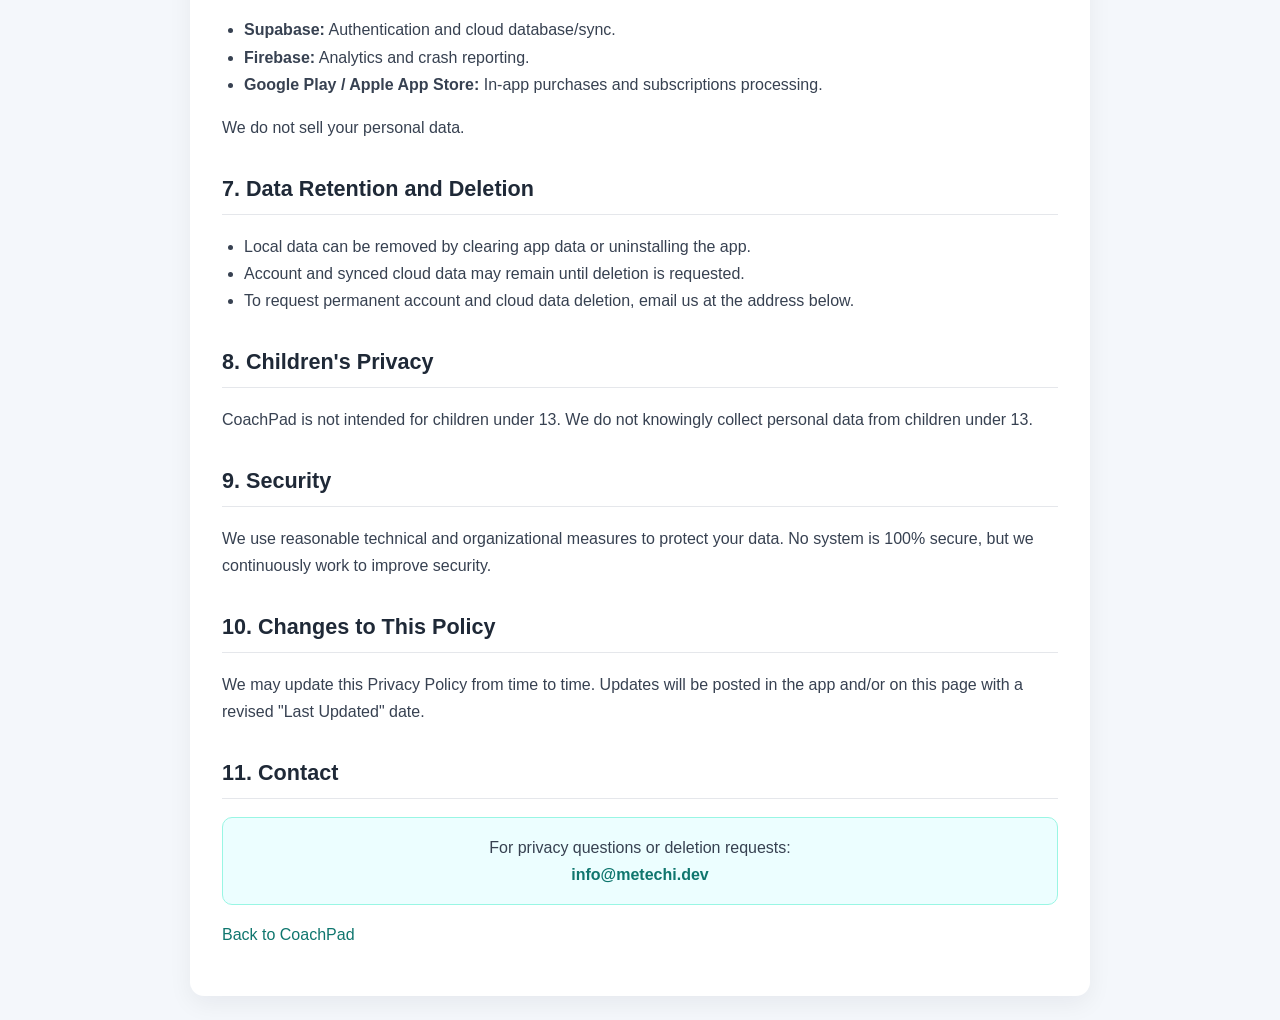
==== commit f0e415ff: "Refine simple Metechi site design" ====
--- a/coachpad-privacy.html
+++ b/coachpad-privacy.html
@@ -88,7 +88,7 @@
 
     <h2>1. Introduction</h2>
     <p>
-      CoachPad (“app”, “we”, “our”, “us”) respects your privacy. This Privacy Policy explains
+      CoachPad ("app", "we", "our", "us") respects your privacy. This Privacy Policy explains
       what data we collect, how we use it, and your rights when you use CoachPad.
     </p>
 
@@ -182,7 +182,7 @@
       </li>
     </ul>
 
-    <h2>8. Children’s Privacy</h2>
+    <h2>8. Children's Privacy</h2>
     <p>
       CoachPad is not intended for children under 13. We do not knowingly collect personal data from children under 13.
     </p>
@@ -194,7 +194,7 @@
 
     <h2>10. Changes to This Policy</h2>
     <p>
-      We may update this Privacy Policy from time to time. Updates will be posted in the app and/or on this page with a revised “Last Updated” date.
+      We may update this Privacy Policy from time to time. Updates will be posted in the app and/or on this page with a revised "Last Updated" date.
     </p>
 
     <h2>11. Contact</h2>
@@ -202,6 +202,7 @@
       For privacy questions or deletion requests:<br />
       <strong><a href="mailto:info@metechi.dev">info@metechi.dev</a></strong>
     </p>
+    <p><a href="coachpad.html">Back to CoachPad</a></p>
   </main>
 </body>
 </html>
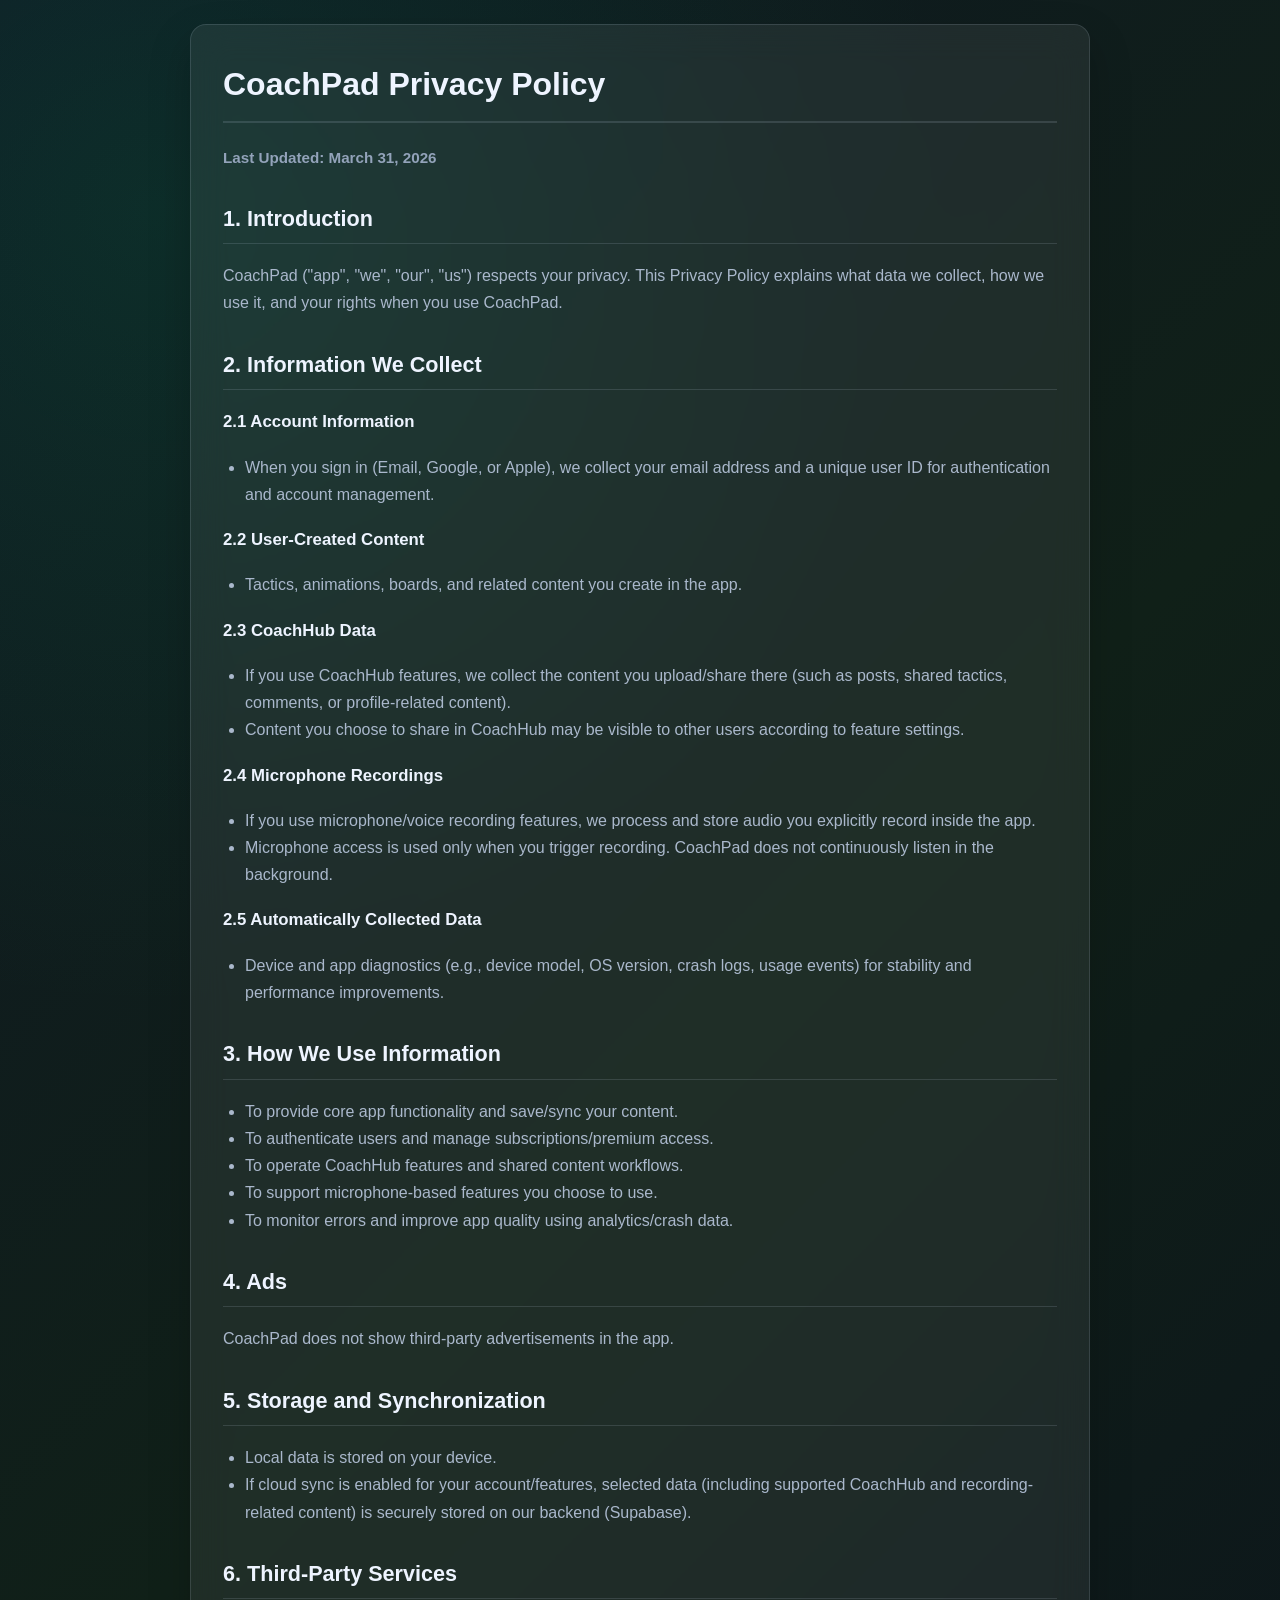
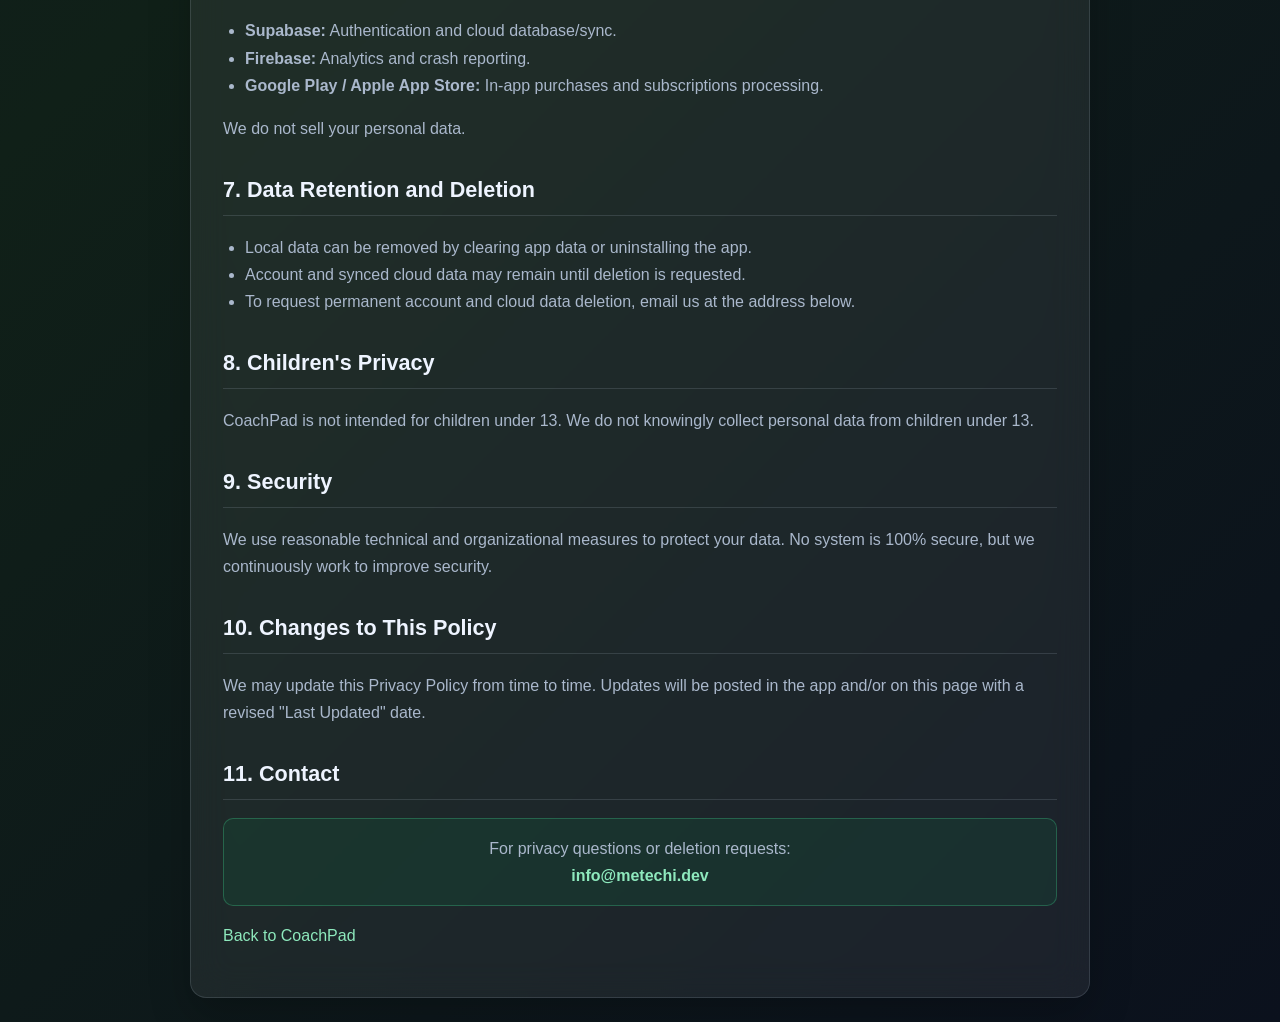
==== commit 5a09df92: "Apply soft dark Metechi theme" ====
--- a/coachpad-privacy.html
+++ b/coachpad-privacy.html
@@ -6,14 +6,14 @@
   <title>CoachPad Privacy Policy</title>
   <style>
     :root {
-      --bg: #f4f7fb;
-      --card: #ffffff;
-      --text: #1f2937;
-      --muted: #6b7280;
-      --line: #e5e7eb;
-      --accent: #0f766e;
-      --contact-bg: #ecfeff;
-      --contact-line: #99f6e4;
+      --bg: #0f1824;
+      --card: rgba(255, 255, 255, 0.065);
+      --text: #eef4ff;
+      --muted: #93a3ba;
+      --line: rgba(202, 215, 238, 0.14);
+      --accent: #8ee9bd;
+      --contact-bg: rgba(0, 168, 90, 0.1);
+      --contact-line: rgba(68, 225, 151, 0.28);
     }
 
     * { box-sizing: border-box; }
@@ -21,7 +21,9 @@
     body {
       margin: 0;
       padding: 24px;
-      background: var(--bg);
+      background:
+        radial-gradient(circle at 12% 8%, rgba(0, 168, 90, 0.14), transparent 30%),
+        linear-gradient(135deg, #0f1824 0%, #102018 45%, #0b111d 100%);
       color: var(--text);
       font-family: -apple-system, BlinkMacSystemFont, "Segoe UI", Roboto, Arial, sans-serif;
       line-height: 1.7;
@@ -31,9 +33,11 @@
       max-width: 900px;
       margin: 0 auto;
       background: var(--card);
-      border-radius: 14px;
+      border: 1px solid var(--line);
+      border-radius: 16px;
       padding: 32px;
-      box-shadow: 0 8px 24px rgba(15, 23, 42, 0.06);
+      box-shadow: 0 18px 42px rgba(0, 0, 0, 0.22);
+      backdrop-filter: blur(18px);
     }
 
     h1 {
@@ -55,7 +59,7 @@
       font-size: 1.05rem;
     }
 
-    p, li { color: #374151; }
+    p, li { color: #aab8cc; }
     ul { padding-left: 22px; }
 
     a {
